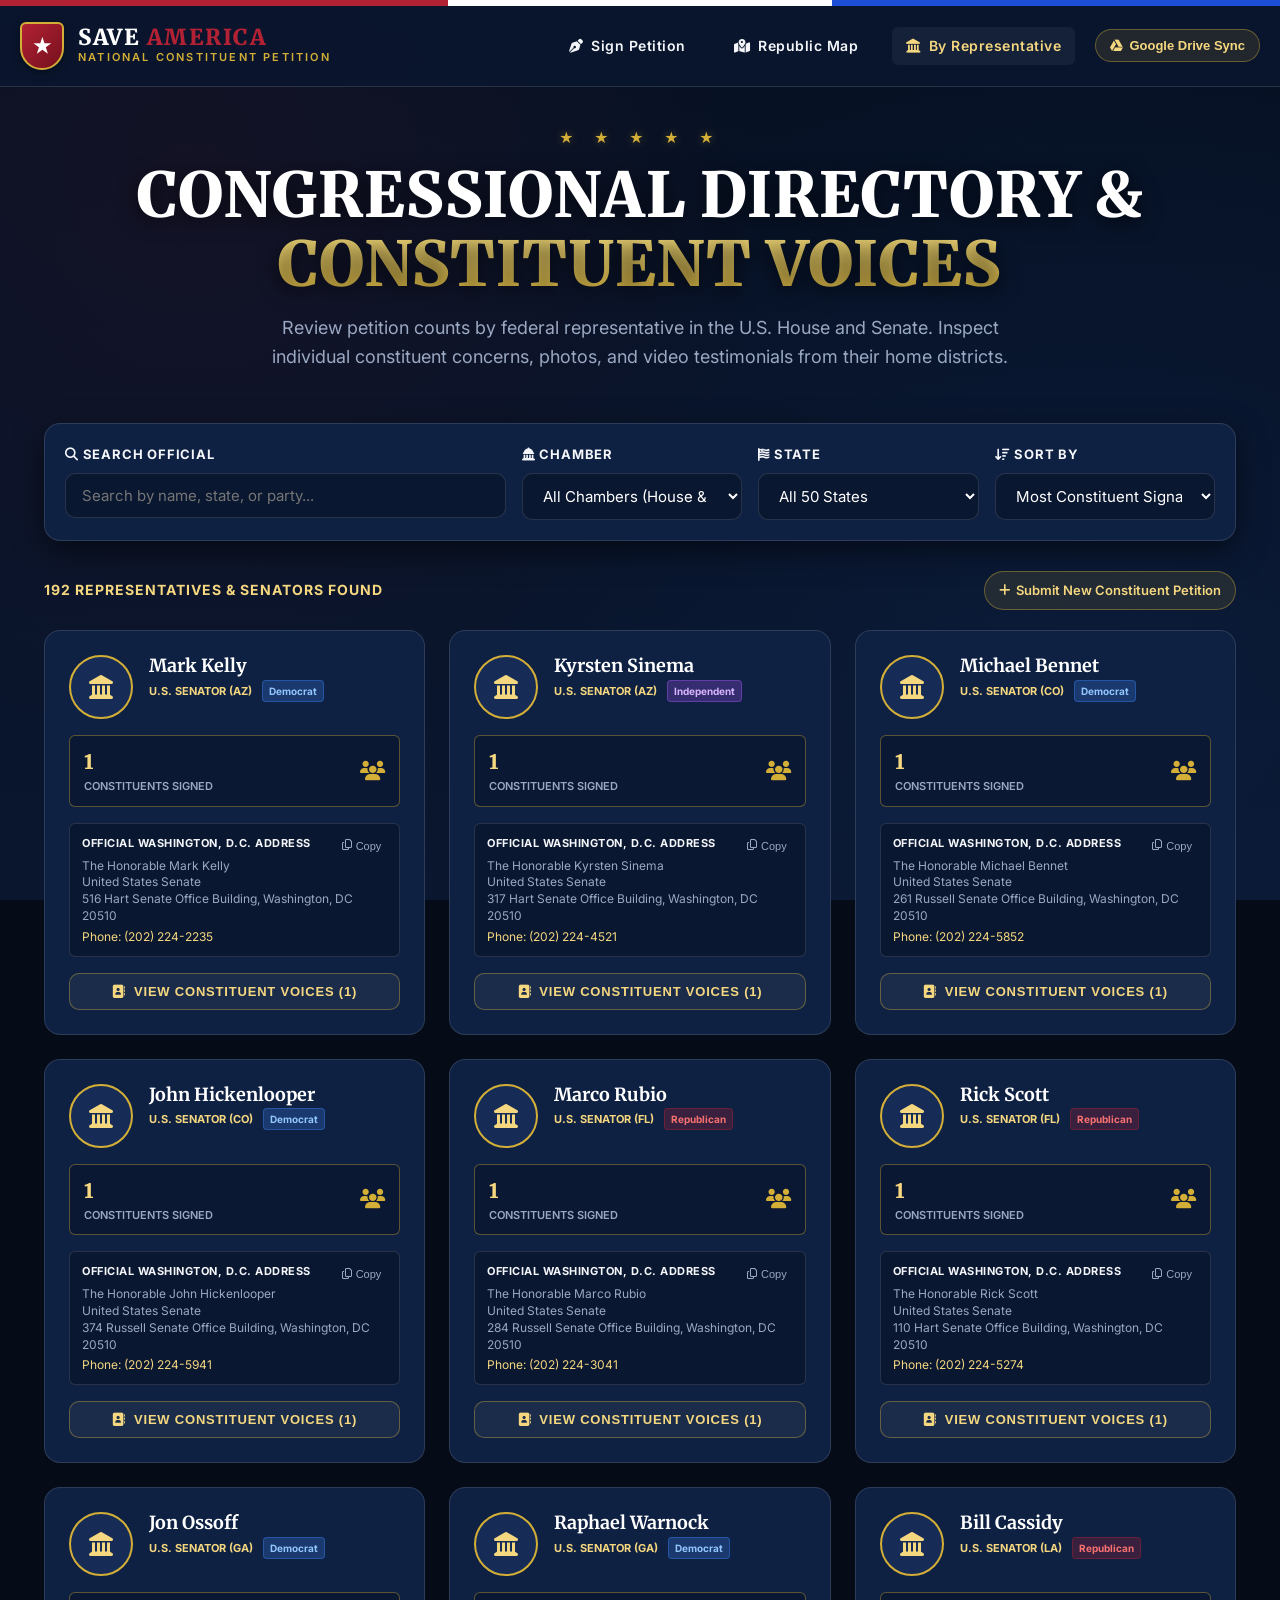
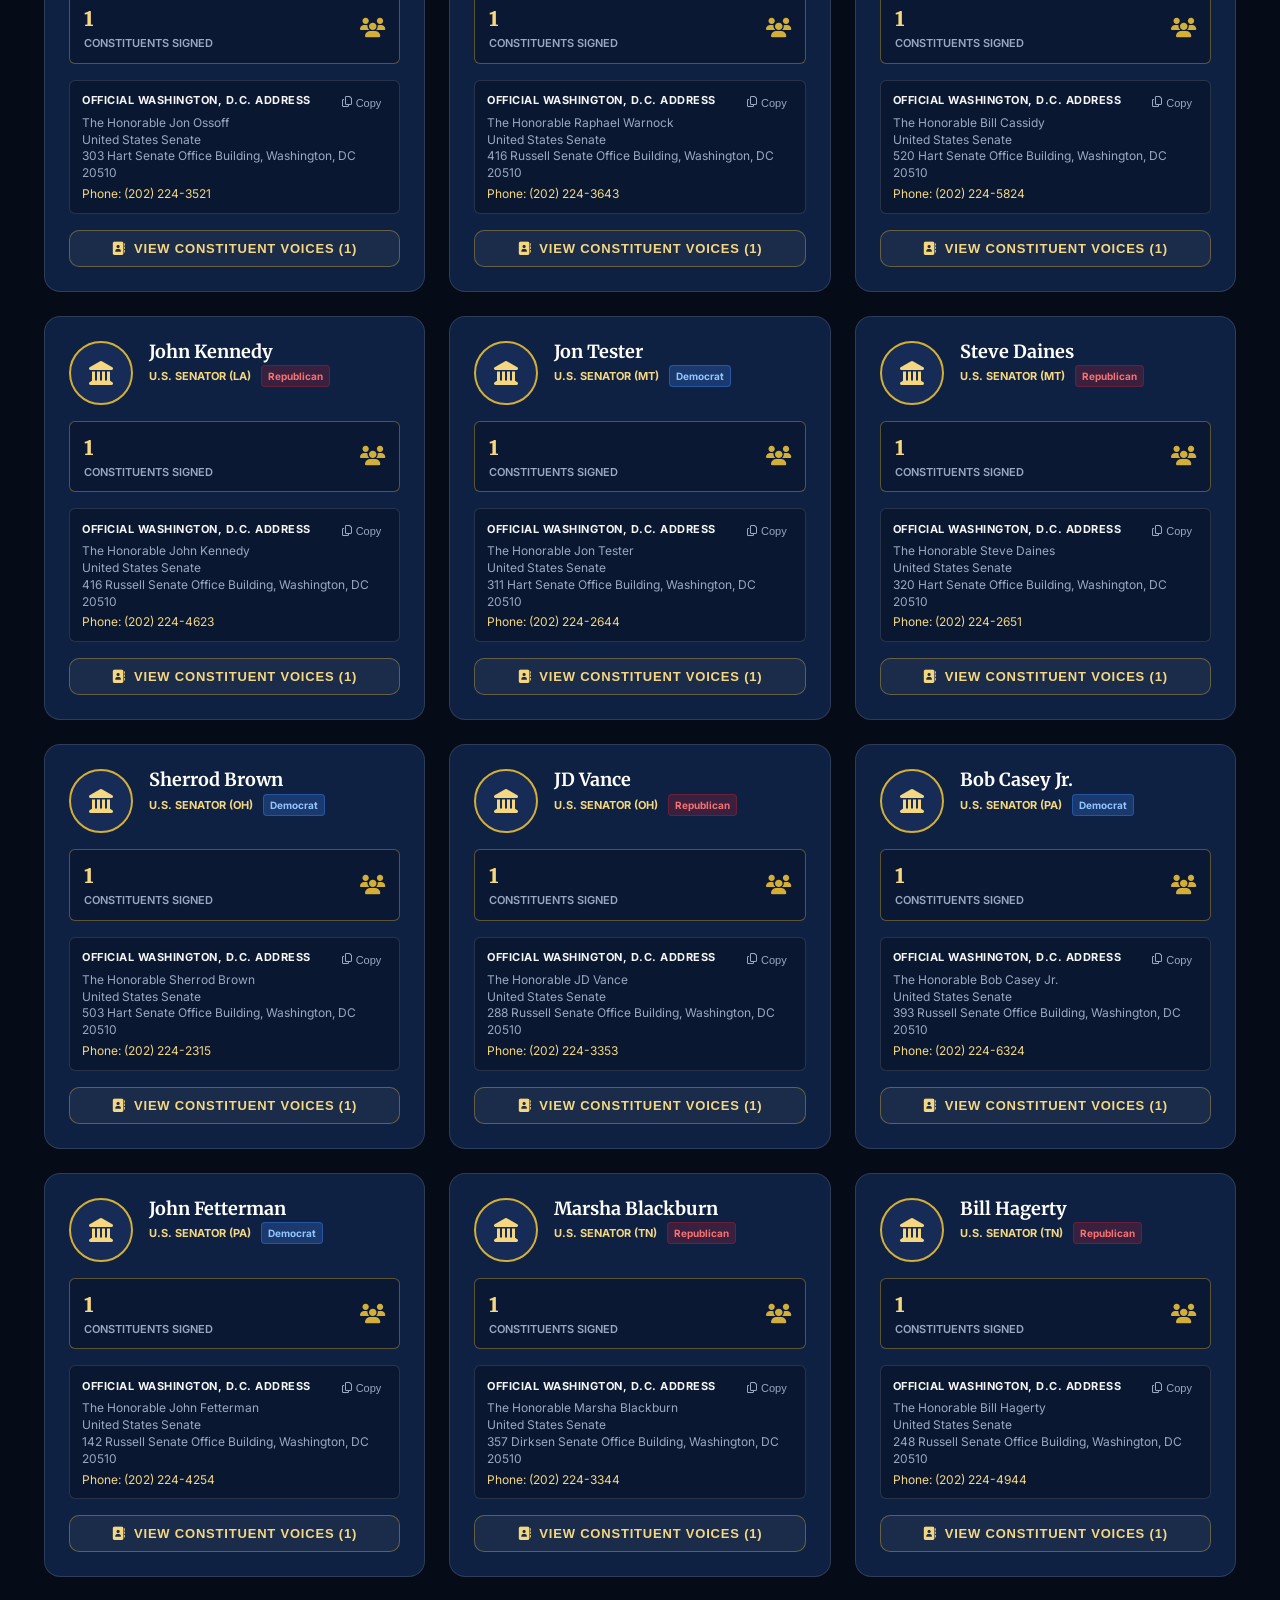
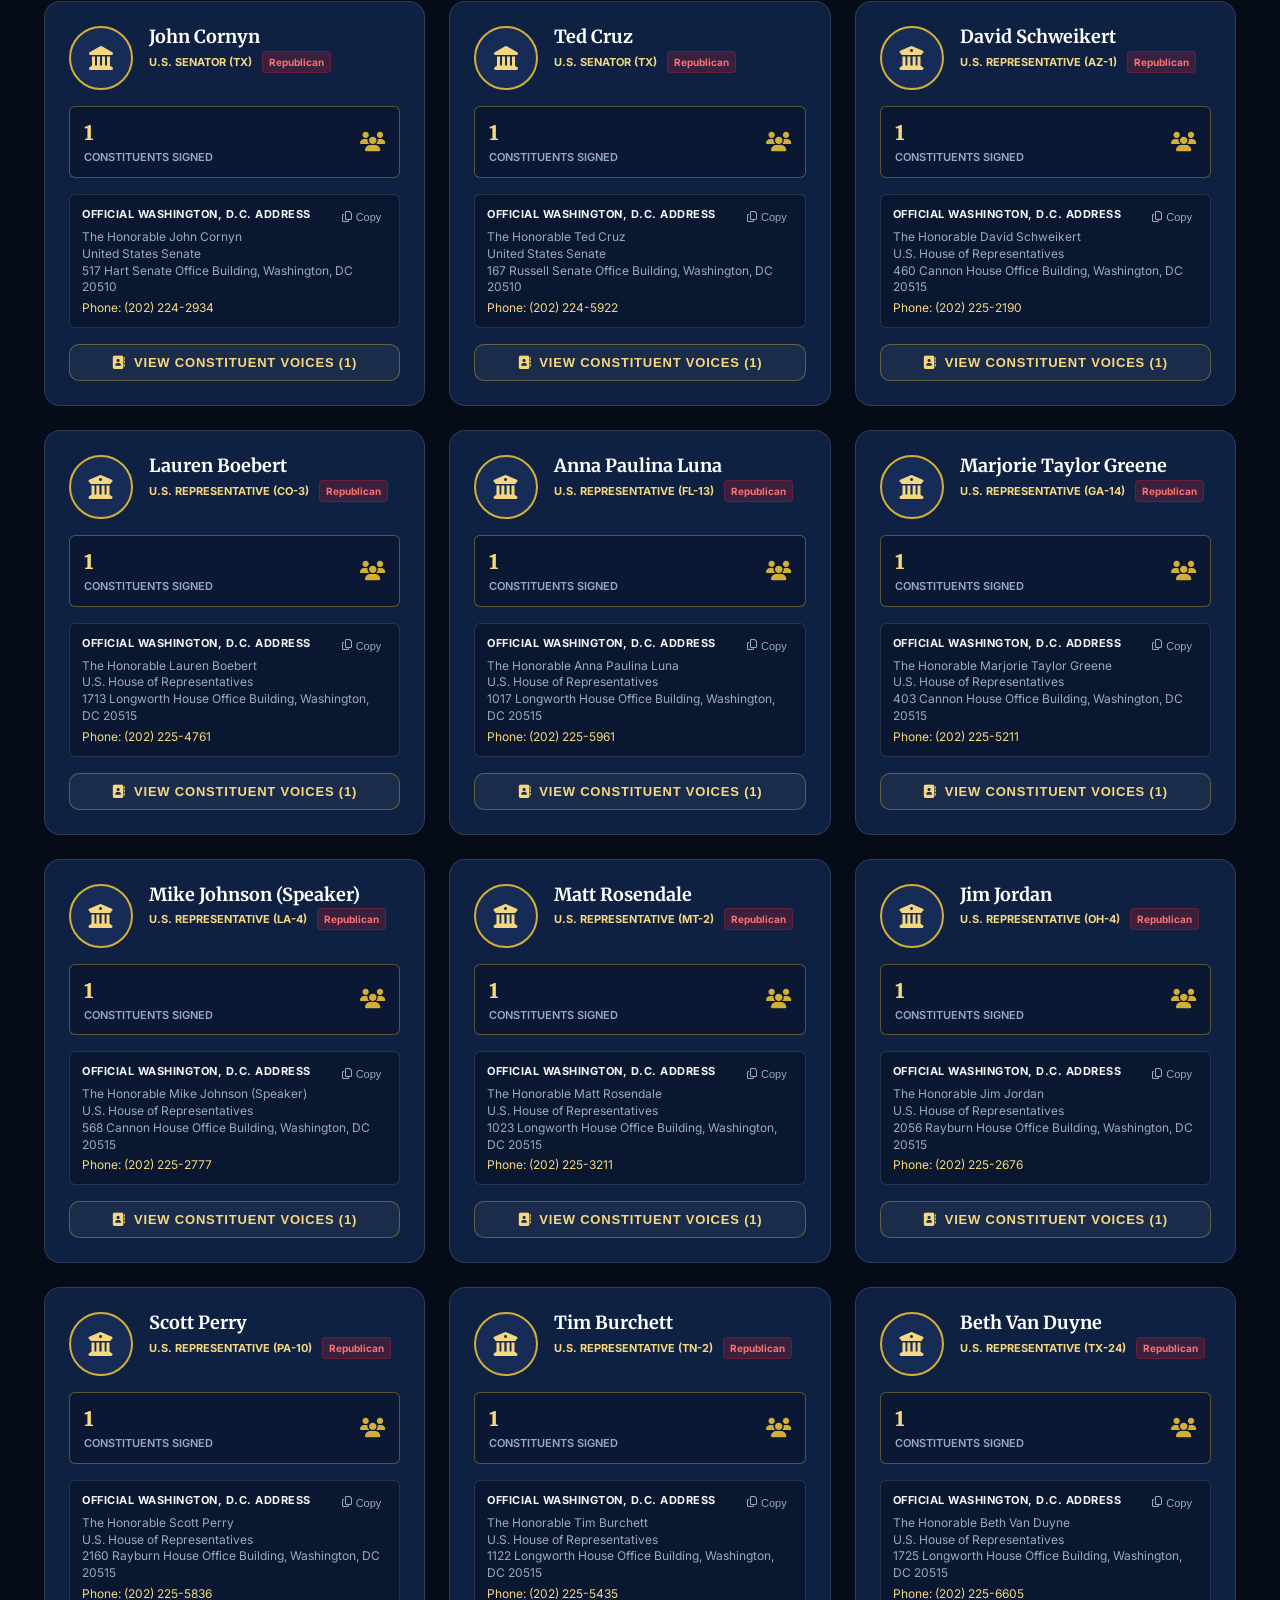
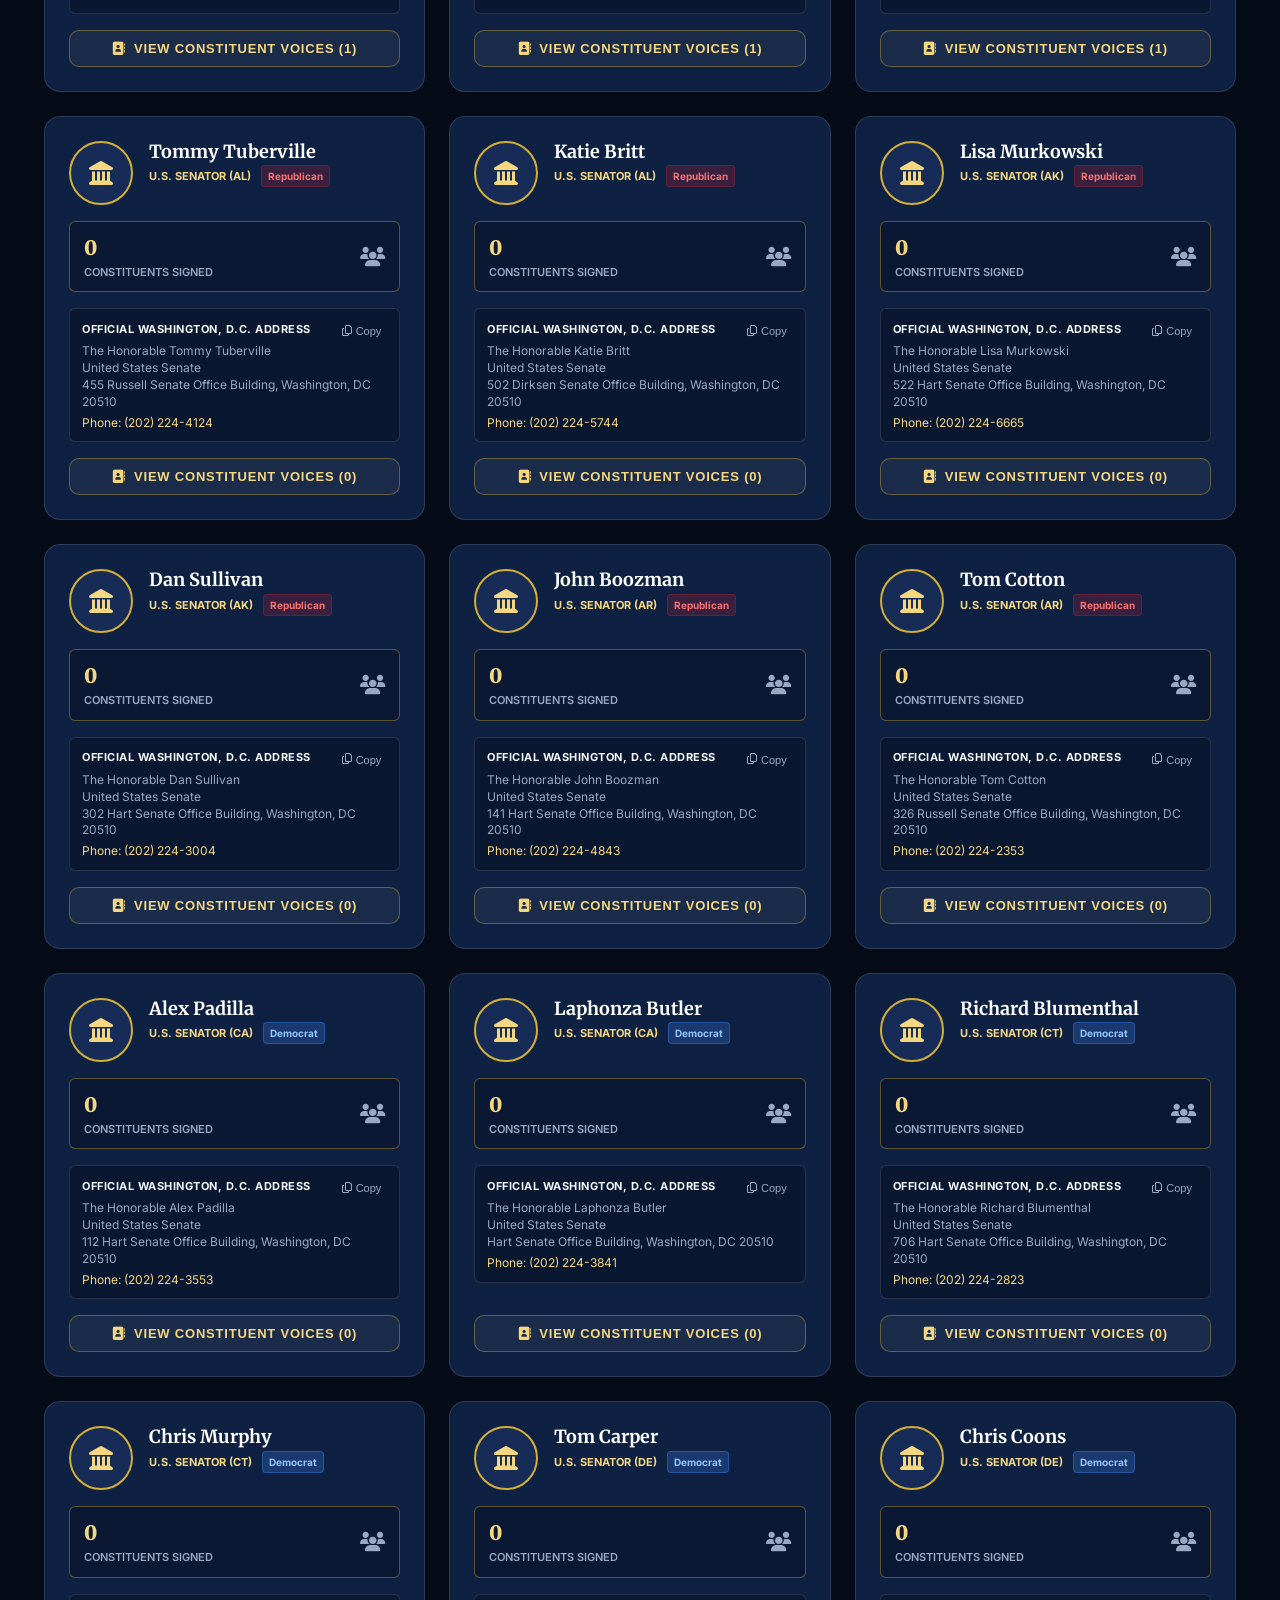
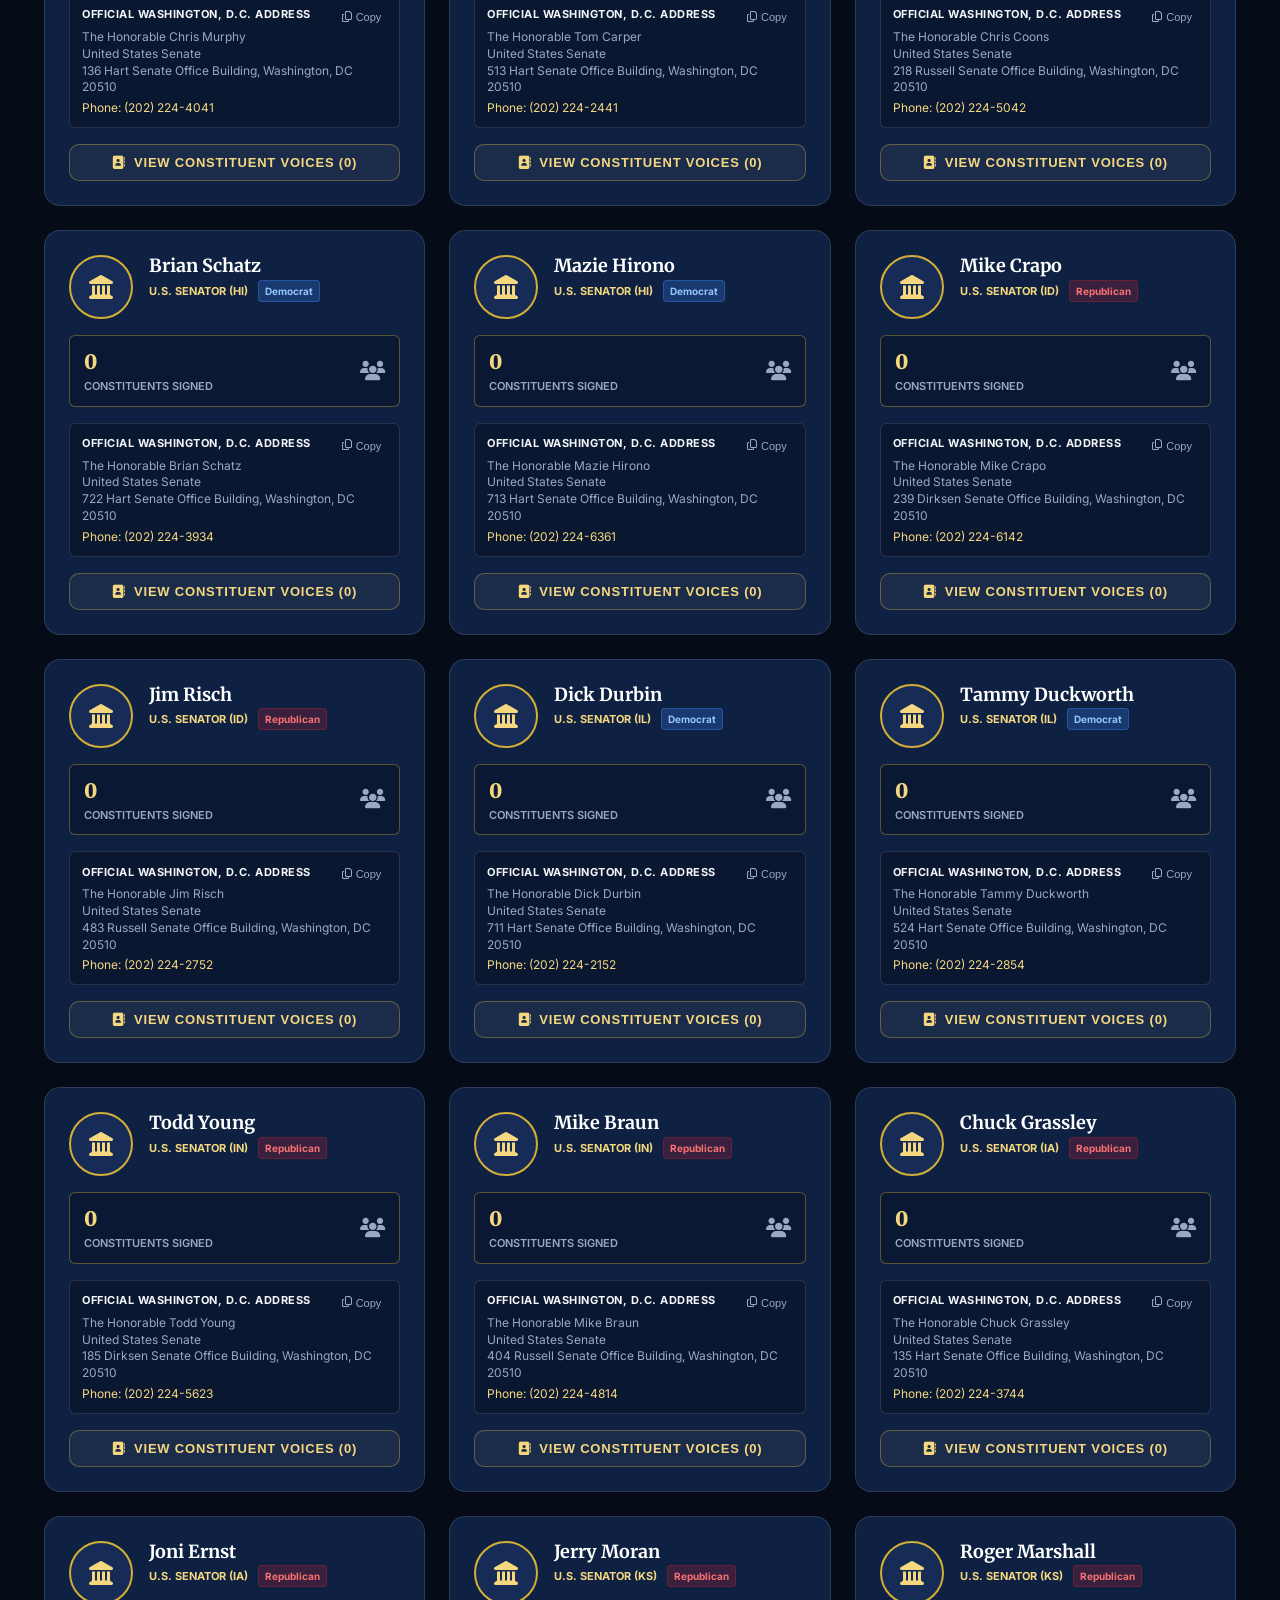
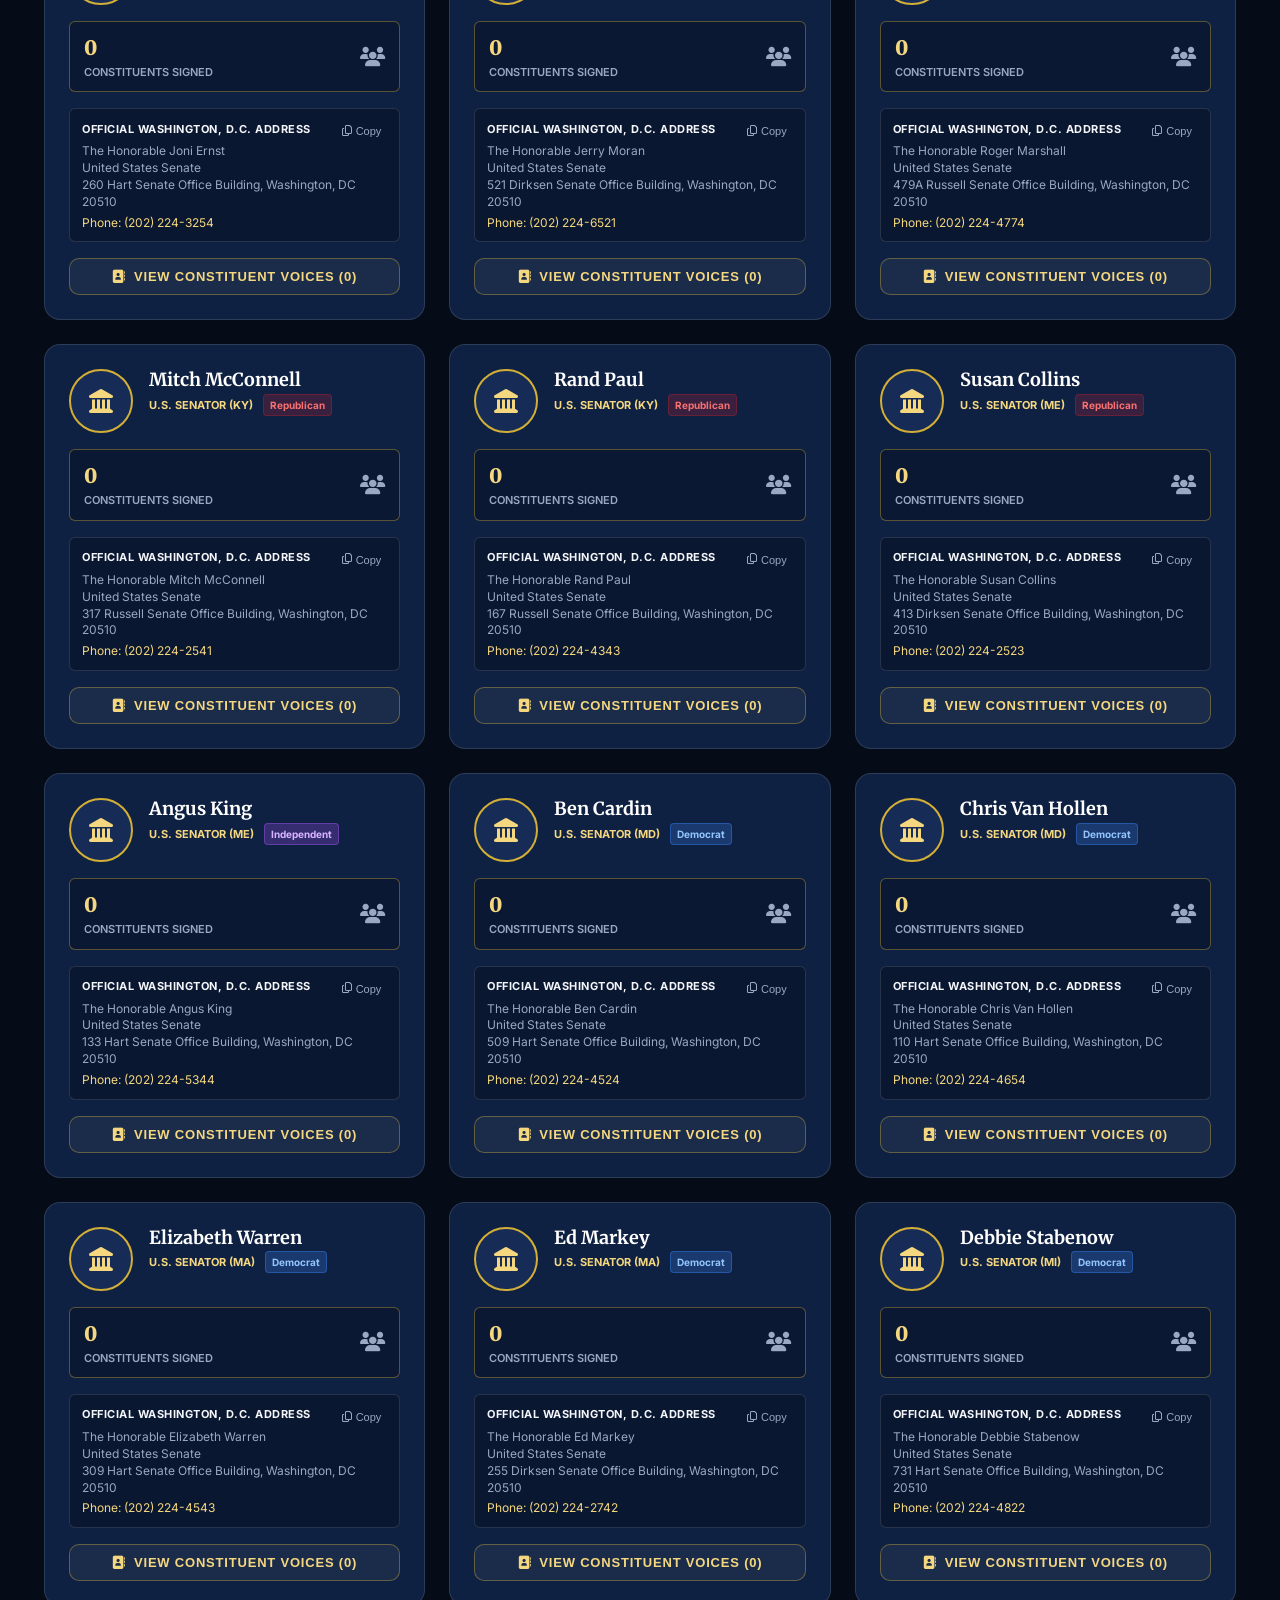
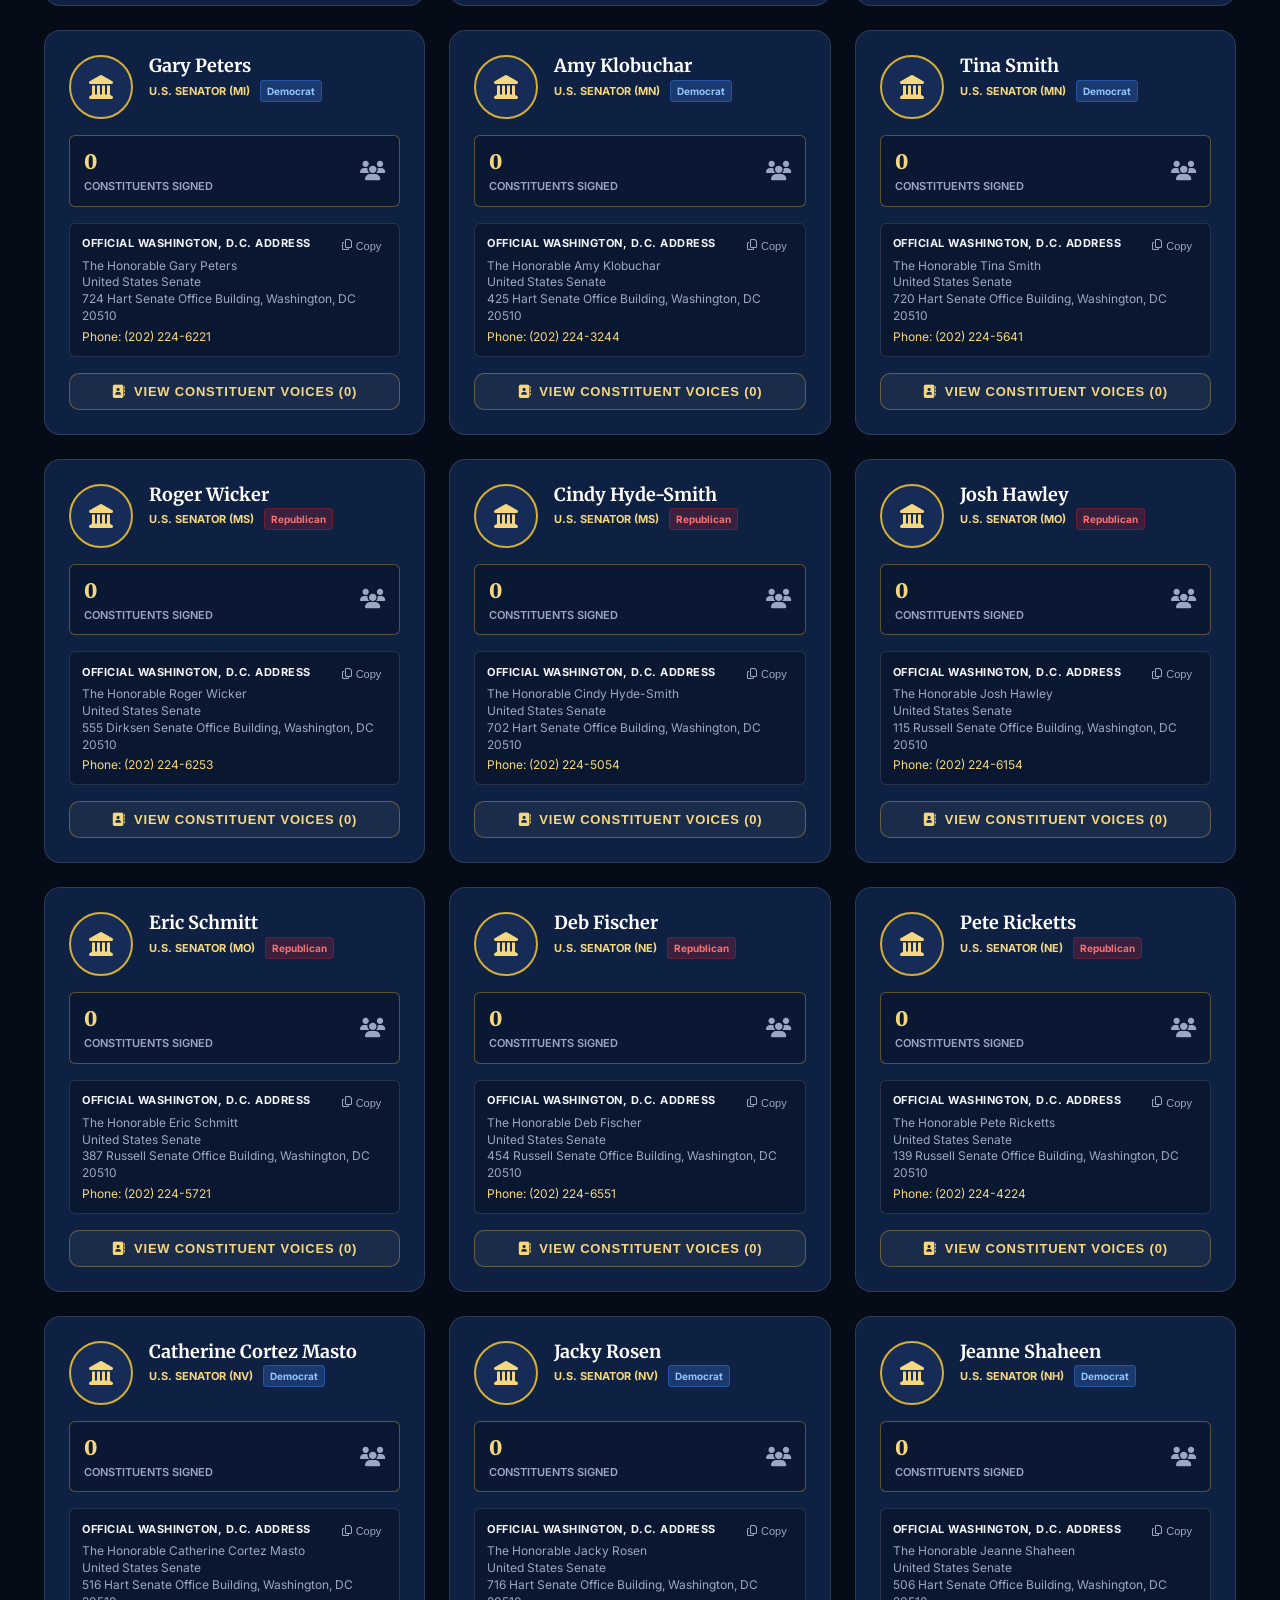
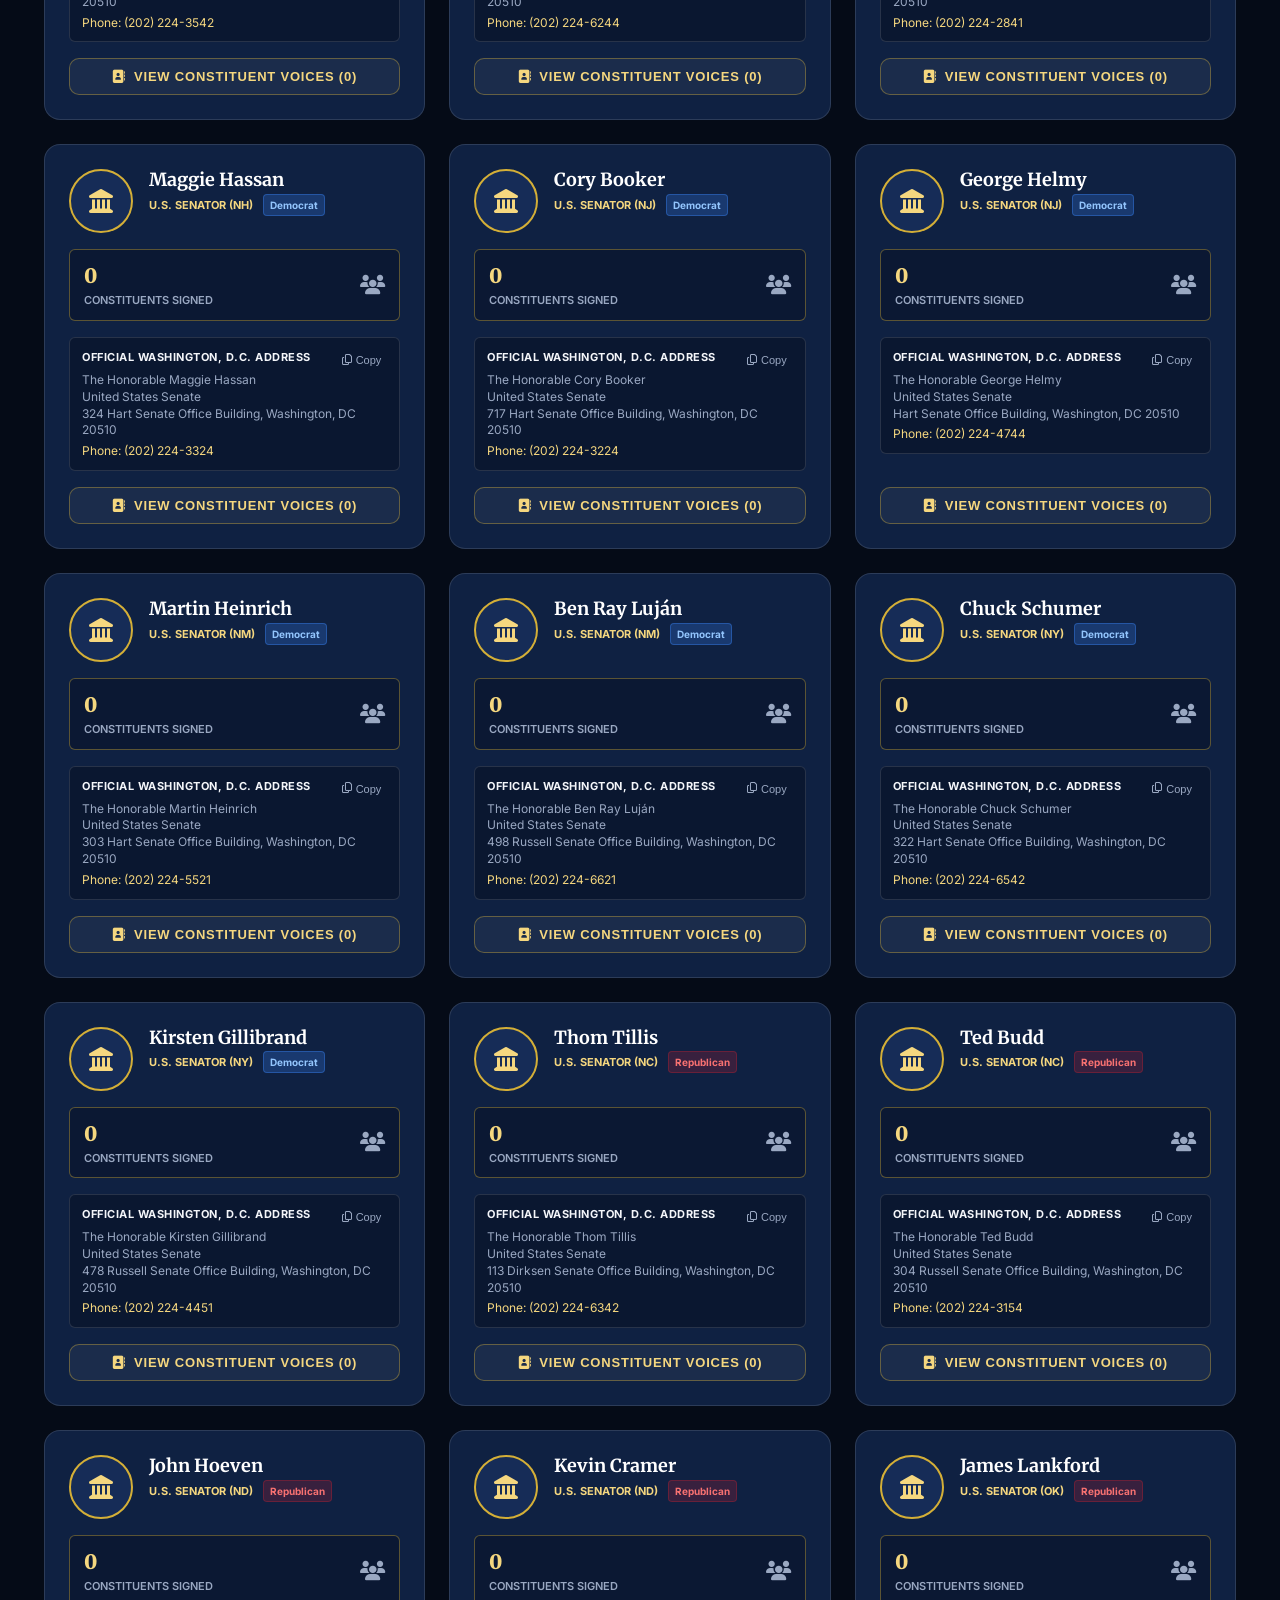
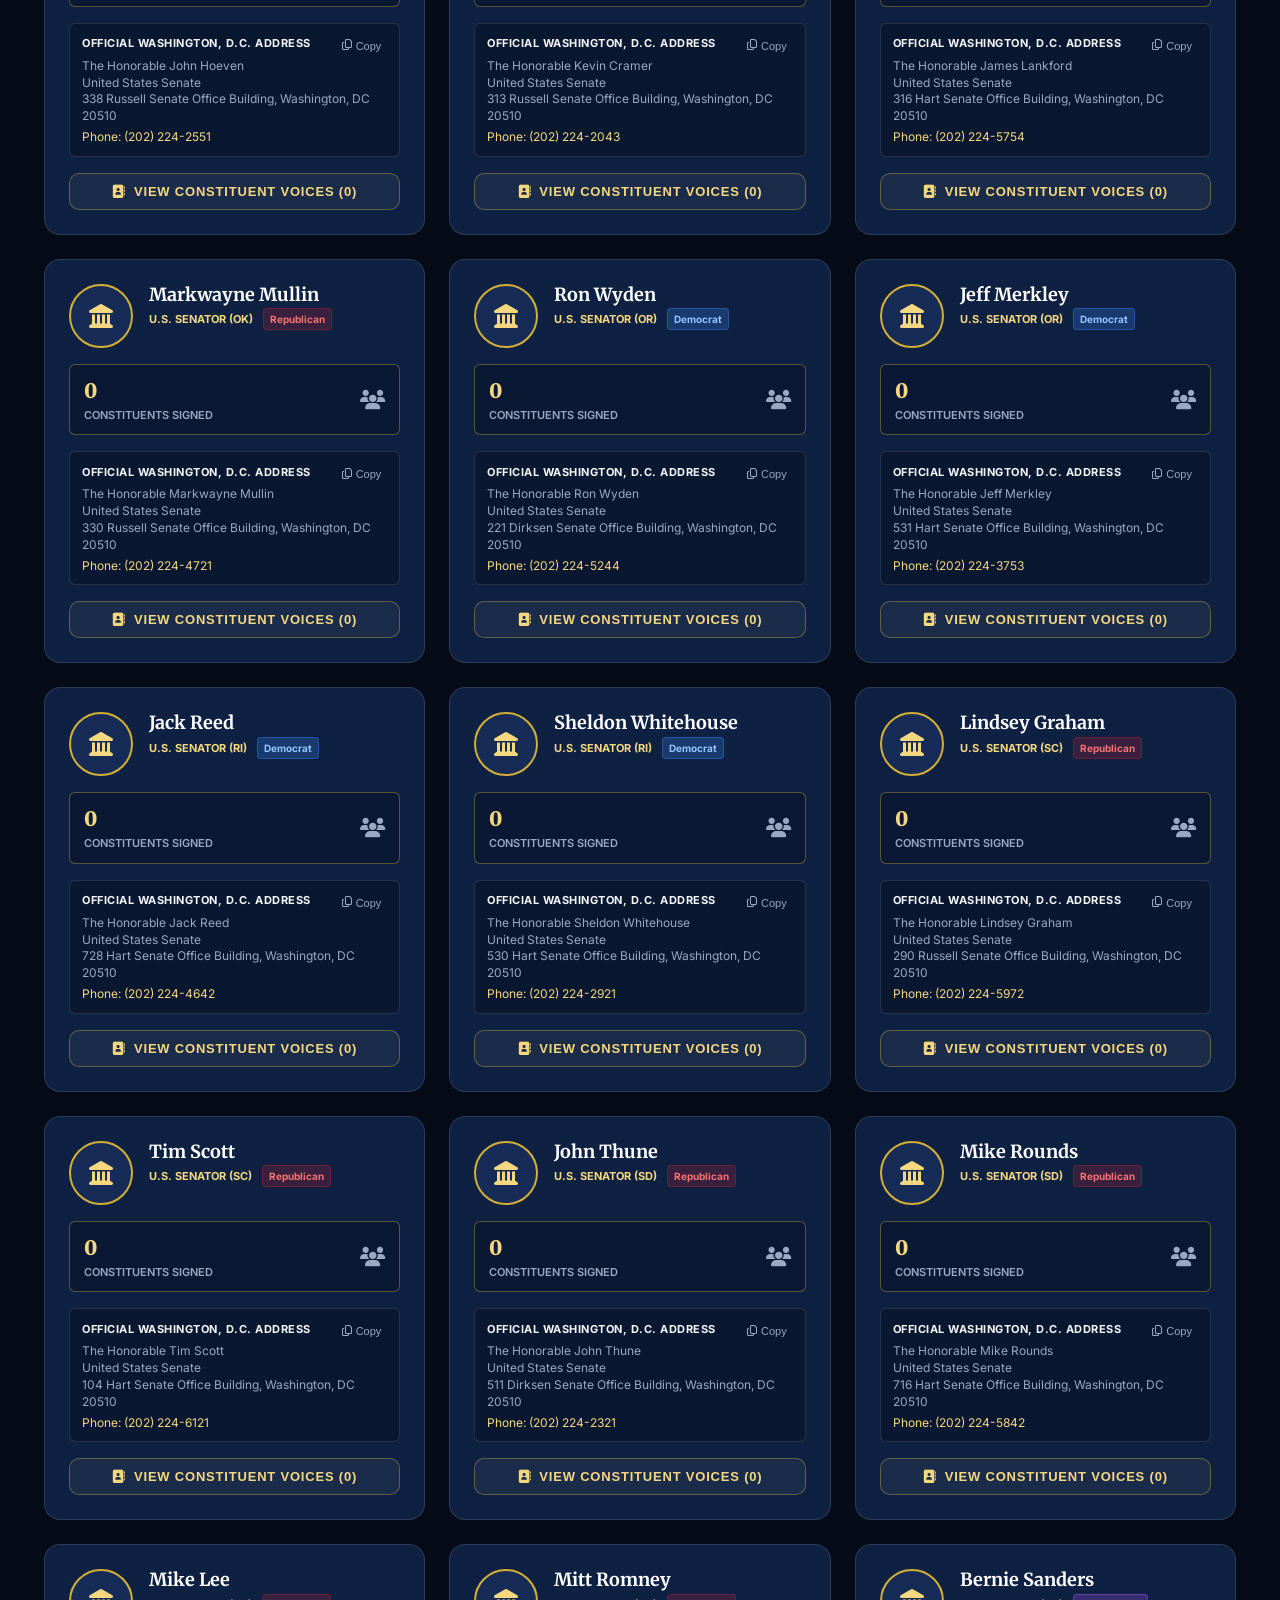
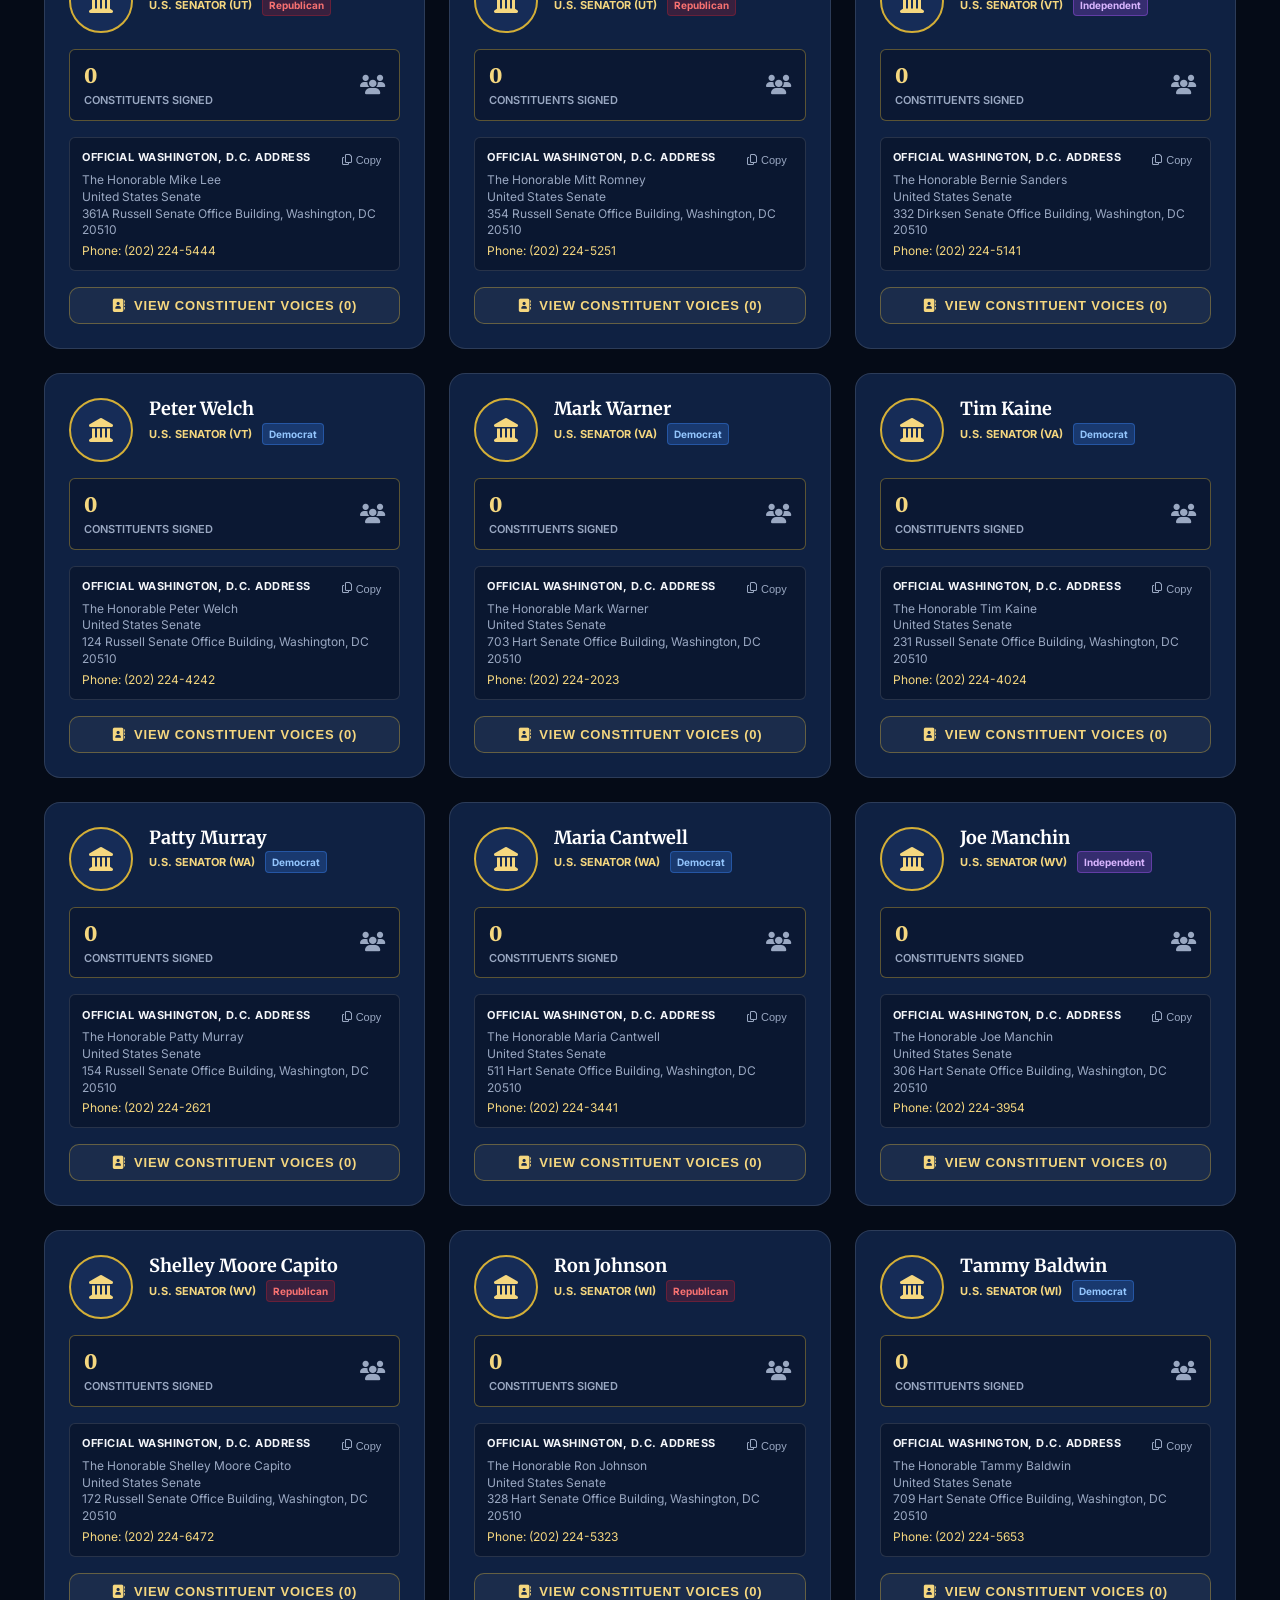
==== AG Project - SAVE/representatives.html @ a7875593 "Add files via upload" ====
<!DOCTYPE html>
<html lang="en">
<head>
  <meta charset="UTF-8">
  <meta name="viewport" content="width=device-width, initial-scale=1.0">
  <title>By Federal Representative — SAVE America Constituent Directory</title>
  
  <!-- Font Awesome Icons & Google Fonts -->
  <link rel="stylesheet" href="https://cdnjs.cloudflare.com/ajax/libs/font-awesome/6.5.1/css/all.min.css">
  <link rel="preconnect" href="https://fonts.googleapis.com">
  <link rel="preconnect" href="https://fonts.gstatic.com" crossorigin>
  <link href="https://fonts.googleapis.com/css2?family=Cinzel:wght@700;900&family=Inter:wght@400;500;600;700;800&family=Merriweather:ital,wght@0,400;0,700;1,400&display=swap" rel="stylesheet">
  
  <!-- Custom Styling -->
  <link rel="stylesheet" href="css/style.css">
</head>
<body>

  <!-- Patriotic Ribbon Strip -->
  <div class="top-patriotic-strip"></div>

  <!-- Header & Navigation -->
  <header class="site-header">
    <div class="container nav-inner">
      <a href="index.html" class="brand-wrapper">
        <div class="brand-shield">
          <span>★</span>
        </div>
        <div class="brand-text">
          <h1>SAVE <span>AMERICA</span></h1>
          <div class="brand-tagline">National Constituent Petition</div>
        </div>
      </a>

      <nav>
        <ul class="nav-links">
          <li><a href="index.html#signSection" class="nav-link"><i class="fa-solid fa-pen-nib"></i> Sign Petition</a></li>
          <li><a href="index.html#mapSection" class="nav-link"><i class="fa-solid fa-map-location-dot"></i> Republic Map</a></li>
          <li><a href="representatives.html" class="nav-link active"><i class="fa-solid fa-landmark"></i> By Representative</a></li>
          <li>
            <button type="button" class="btn-gdrive-sync" id="btnOpenGDriveModal">
              <i class="fa-brands fa-google-drive"></i> Google Drive Sync
            </button>
          </li>
        </ul>
      </nav>
    </div>
  </header>

  <!-- Directory Hero -->
  <section class="rep-directory-hero">
    <div class="container">
      <div class="stars-accent">★ ★ ★ ★ ★</div>
      <h2 class="hero-title">
        CONGRESSIONAL DIRECTORY &<br>
        <span class="highlight-gold">CONSTITUENT VOICES</span>
      </h2>
      <p class="hero-subtitle">
        Review petition counts by federal representative in the U.S. House and Senate. 
        Inspect individual constituent concerns, photos, and video testimonials from their home districts.
      </p>
    </div>
  </section>

  <!-- Filter & Search Section -->
  <main class="container">
    <div class="directory-filter-bar">
      <!-- Search Input -->
      <div>
        <label class="form-label" for="searchRepInput"><i class="fa-solid fa-magnifying-glass"></i> Search Official</label>
        <input type="text" id="searchRepInput" class="form-control" placeholder="Search by name, state, or party...">
      </div>

      <!-- Chamber Filter -->
      <div>
        <label class="form-label" for="filterChamber"><i class="fa-solid fa-landmark-dome"></i> Chamber</label>
        <select id="filterChamber" class="form-control">
          <option value="all">All Chambers (House & Senate)</option>
          <option value="Senate">U.S. Senate (100)</option>
          <option value="House">U.S. House of Representatives</option>
        </select>
      </div>

      <!-- State Filter -->
      <div>
        <label class="form-label" for="filterState"><i class="fa-solid fa-flag-usa"></i> State</label>
        <select id="filterState" class="form-control">
          <option value="all">All 50 States</option>
          <!-- Options populated via js/reps-page.js -->
        </select>
      </div>

      <!-- Sort By -->
      <div>
        <label class="form-label" for="filterSort"><i class="fa-solid fa-arrow-down-wide-short"></i> Sort By</label>
        <select id="filterSort" class="form-control">
          <option value="most-signatures">Most Constituent Signatures</option>
          <option value="name-asc">Official Name (A–Z)</option>
          <option value="state-asc">State (A–Z)</option>
        </select>
      </div>
    </div>

    <!-- Active Count Header -->
    <div style="display:flex; justify-content:space-between; align-items:center; margin-bottom: 20px;">
      <div id="matchingRepsCount" style="font-size: 14px; font-weight: 700; color: var(--gold-light); text-transform: uppercase; letter-spacing: 1px;">
        Loading Representatives...
      </div>
      <a href="index.html#signSection" class="btn-gdrive-sync" style="text-decoration:none;">
        <i class="fa-solid fa-plus"></i> Submit New Constituent Petition
      </a>
    </div>

    <!-- Grid of Representatives -->
    <div class="rep-grid-container" id="repGridContainer">
      <!-- Populated via js/reps-page.js -->
    </div>
  </main>

  <!-- Constituent Petitions Drawer / Modal -->
  <div class="modal-overlay" id="constituentDrawerModal">
    <div class="modal-card" style="max-width: 820px;">
      <div class="modal-header">
        <h4 class="modal-title" id="drawerModalTitle">
          <i class="fa-solid fa-users"></i> Constituent Petitions
        </h4>
        <button type="button" class="btn-modal-close" onclick="closeConstituentDrawer()">&times;</button>
      </div>
      <div class="modal-body">
        <div class="constituent-petitions-list" id="constituentPetitionsList">
          <!-- Populated by js/reps-page.js -->
        </div>
      </div>
    </div>
  </div>

  <!-- Reps Video Player Modal -->
  <div class="modal-overlay" id="repsVideoPlayerModal">
    <div class="modal-card">
      <div class="modal-header">
        <h4 class="modal-title" id="repsVideoModalTitle"><i class="fa-solid fa-video"></i> Constituent Video</h4>
        <button type="button" class="btn-modal-close" onclick="closeRepsVideoPlayerModal()">&times;</button>
      </div>
      <div class="modal-body" style="text-align: center; padding: 20px; background: #000;">
        <video id="repsModalVideoPlayer" controls style="width: 100%; max-height: 480px; border-radius: 8px;"></video>
      </div>
    </div>
  </div>

  <!-- Google Drive & Database Configuration Modal -->
  <div class="modal-overlay" id="gdriveConfigModal">
    <div class="modal-card" style="max-width: 640px;">
      <div class="modal-header">
        <h4 class="modal-title"><i class="fa-brands fa-google-drive"></i> Google Drive & Sheets Integration</h4>
        <button type="button" class="btn-modal-close" onclick="closeGDriveModal()">&times;</button>
      </div>
      <div class="modal-body">
        <div id="gdriveConnectionStatus" style="margin-bottom: 16px;"></div>

        <div class="form-group">
          <label class="form-label" for="inputGDriveScriptUrl">Google Apps Script Web App URL</label>
          <input type="url" id="inputGDriveScriptUrl" class="form-control" placeholder="https://script.google.com/macros/s/AKfycb.../exec">
          <p style="font-size: 11px; color: var(--text-muted); margin-top: 6px;">
            Enter your deployed Google Apps Script Web App URL to load all live constituent submissions directly from Google Sheets!
          </p>
        </div>

        <div style="display:flex; gap: 10px;">
          <button type="button" class="btn-submit-petition" style="margin-top:0; font-size:14px; padding:10px 18px;" onclick="saveGDriveSettings()">
            <i class="fa-solid fa-floppy-disk"></i> Save & Reload
          </button>
        </div>
      </div>
    </div>
  </div>

  <!-- Footer -->
  <footer class="site-footer">
    <div class="container">
      <div class="footer-stars">★ ★ ★ ★ ★</div>
      <p class="footer-quote">
        "The ultimate rulers of our democracy are not a President and senators and congressmen and government officials, but the voters of this country."
      </p>
      <p class="footer-copyright">
        SAVE America Constituent Petition Initiative • Empowering Citizens Under Article I of the U.S. Constitution
      </p>
    </div>
  </footer>

  <!-- Scripts -->
  <script src="js/config.js"></script>
  <script src="js/data-representatives.js"></script>
  <script src="js/data-zipcodes.js"></script>
  <script src="js/gdrive-client.js"></script>
  <script src="js/reps-page.js"></script>
</body>
</html>
---- AG Project - SAVE/css/style.css ----
/**
 * SAVE AMERICA PETITION PLATFORM
 * Patriotic American Theme & Responsive Design System
 */

:root {
  --navy-darkest: #050b17;
  --navy-dark: #0a1730;
  --navy-card: #0f2142;
  --navy-light: #162c57;
  --crimson-primary: #b22234;
  --crimson-hover: #d22b40;
  --crimson-light: rgba(178, 34, 52, 0.15);
  --white: #ffffff;
  --off-white: #f4f6fa;
  --text-muted: #9aa8c2;
  --gold-primary: #d4af37;
  --gold-light: #f5d77f;
  --gold-glow: rgba(212, 175, 55, 0.35);
  --border-subtle: rgba(255, 255, 255, 0.12);
  --border-gold: rgba(212, 175, 55, 0.4);
  --shadow-lg: 0 10px 30px rgba(0, 0, 0, 0.5);
  --shadow-gold: 0 0 20px rgba(212, 175, 55, 0.25);
  --radius-sm: 6px;
  --radius-md: 10px;
  --radius-lg: 16px;
  --font-serif: "Merriweather", "Cinzel", "Georgia", serif;
  --font-sans: "Inter", -apple-system, BlinkMacSystemFont, "Segoe UI", Roboto, sans-serif;
}

* {
  box-sizing: border-box;
  margin: 0;
  padding: 0;
}

body {
  background-color: var(--navy-darkest);
  color: var(--white);
  font-family: var(--font-sans);
  line-height: 1.6;
  min-height: 100vh;
  position: relative;
  overflow-x: hidden;
}

/* Subtle background stars & stripes atmospheric texture */
body::before {
  content: "";
  position: fixed;
  top: 0;
  left: 0;
  width: 100%;
  height: 100%;
  background: 
    radial-gradient(circle at 15% 20%, rgba(178, 34, 52, 0.08) 0%, transparent 45%),
    radial-gradient(circle at 85% 75%, rgba(26, 68, 145, 0.12) 0%, transparent 50%),
    linear-gradient(180deg, rgba(6, 17, 36, 0.96) 0%, rgba(10, 23, 48, 0.98) 100%);
  pointer-events: none;
  z-index: -1;
}

/* Containers */
.container {
  width: 100%;
  max-width: 1240px;
  margin: 0 auto;
  padding: 0 24px;
}

/* Patriotic Top Ribbon Header */
.top-patriotic-strip {
  height: 6px;
  width: 100%;
  background: linear-gradient(90deg, 
    var(--crimson-primary) 0%, 
    var(--crimson-primary) 35%, 
    var(--white) 35%, 
    var(--white) 65%, 
    #1d4ed8 65%, 
    #1d4ed8 100%
  );
}

.site-header {
  background: rgba(10, 23, 48, 0.85);
  backdrop-filter: blur(12px);
  -webkit-backdrop-filter: blur(12px);
  border-bottom: 1px solid var(--border-subtle);
  position: sticky;
  top: 0;
  z-index: 1000;
}

.nav-inner {
  display: flex;
  align-items: center;
  justify-content: space-between;
  padding: 16px 0;
}

.brand-wrapper {
  display: flex;
  align-items: center;
  gap: 14px;
  text-decoration: none;
}

.brand-shield {
  width: 44px;
  height: 48px;
  background: linear-gradient(135deg, var(--crimson-primary) 0%, #750f1d 100%);
  border: 2px solid var(--gold-primary);
  border-radius: 6px 6px 22px 22px;
  display: flex;
  align-items: center;
  justify-content: center;
  box-shadow: 0 2px 10px rgba(0,0,0,0.4);
}

.brand-shield span {
  color: var(--white);
  font-size: 20px;
  font-weight: 900;
  font-family: var(--font-serif);
}

.brand-text h1 {
  font-family: var(--font-serif);
  font-size: 22px;
  font-weight: 900;
  letter-spacing: 1.5px;
  color: var(--white);
  line-height: 1.1;
  text-transform: uppercase;
}

.brand-text h1 span {
  color: var(--crimson-primary);
}

.brand-text .brand-tagline {
  font-size: 11px;
  letter-spacing: 2.2px;
  text-transform: uppercase;
  color: var(--gold-primary);
  font-weight: 600;
}

.nav-links {
  display: flex;
  align-items: center;
  gap: 20px;
  list-style: none;
}

.nav-link {
  color: var(--off-white);
  text-decoration: none;
  font-size: 14px;
  font-weight: 600;
  letter-spacing: 0.5px;
  padding: 8px 14px;
  border-radius: var(--radius-sm);
  transition: all 0.2s ease;
  display: flex;
  align-items: center;
  gap: 8px;
}

.nav-link:hover, .nav-link.active {
  color: var(--gold-light);
  background: rgba(255, 255, 255, 0.05);
}

.btn-gdrive-sync {
  background: rgba(212, 175, 55, 0.12);
  border: 1px solid var(--border-gold);
  color: var(--gold-light);
  font-size: 13px;
  font-weight: 600;
  padding: 8px 14px;
  border-radius: 20px;
  cursor: pointer;
  display: inline-flex;
  align-items: center;
  gap: 6px;
  transition: all 0.25s ease;
}

.btn-gdrive-sync:hover {
  background: var(--gold-primary);
  color: var(--navy-darkest);
  box-shadow: var(--shadow-gold);
}

/* Hero Section */
.hero-section {
  padding: 48px 0 36px 0;
  text-align: center;
  position: relative;
}

.stars-accent {
  color: var(--gold-primary);
  font-size: 14px;
  letter-spacing: 8px;
  margin-bottom: 12px;
  text-shadow: 0 0 10px var(--gold-glow);
}

.hero-title {
  font-family: var(--font-serif);
  font-size: clamp(34px, 5.5vw, 62px);
  font-weight: 900;
  letter-spacing: 1px;
  text-transform: uppercase;
  line-height: 1.1;
  margin-bottom: 16px;
  color: var(--white);
  text-shadow: 0 4px 20px rgba(0, 0, 0, 0.7);
}

.hero-title .highlight-red {
  color: #e63946;
  text-shadow: 0 0 25px rgba(230, 57, 70, 0.4);
}

.hero-title .highlight-gold {
  color: var(--gold-primary);
  background: linear-gradient(180deg, #fce588 0%, var(--gold-primary) 100%);
  -webkit-background-clip: text;
  -webkit-text-fill-color: transparent;
}

.hero-subtitle {
  font-size: 18px;
  max-width: 780px;
  margin: 0 auto 32px auto;
  color: var(--text-muted);
  font-weight: 400;
}

/* National Voice Counter Bar */
.counter-box-wrapper {
  max-width: 820px;
  margin: 0 auto;
  background: linear-gradient(135deg, rgba(15, 33, 66, 0.95), rgba(10, 23, 48, 0.95));
  border: 1px solid var(--border-gold);
  border-radius: var(--radius-lg);
  padding: 24px 32px;
  box-shadow: var(--shadow-lg), var(--shadow-gold);
  display: flex;
  align-items: center;
  justify-content: space-around;
  flex-wrap: wrap;
  gap: 20px;
}

.counter-item {
  text-align: center;
  flex: 1;
  min-width: 180px;
}

.counter-number {
  font-family: var(--font-serif);
  font-size: 42px;
  font-weight: 900;
  color: var(--gold-light);
  line-height: 1.1;
  letter-spacing: 1px;
}

.counter-label {
  font-size: 12px;
  text-transform: uppercase;
  letter-spacing: 1.8px;
  color: var(--text-muted);
  font-weight: 600;
  margin-top: 4px;
}

.counter-divider {
  width: 1px;
  height: 50px;
  background: var(--border-subtle);
}

/* Two Column Main Section: Form & Map */
.main-grid {
  display: grid;
  grid-template-columns: 1fr 1fr;
  gap: 36px;
  margin-top: 40px;
  margin-bottom: 60px;
}

@media (max-width: 1024px) {
  .main-grid {
    grid-template-columns: 1fr;
  }
}

/* Patriotic Card Frame */
.patriotic-card {
  background: var(--navy-card);
  border: 1px solid var(--border-subtle);
  border-radius: var(--radius-lg);
  padding: 32px;
  box-shadow: var(--shadow-lg);
  position: relative;
  overflow: hidden;
}

.patriotic-card::after {
  content: "";
  position: absolute;
  top: 0;
  left: 0;
  width: 100%;
  height: 4px;
  background: linear-gradient(90deg, var(--crimson-primary), var(--gold-primary), #2563eb);
}

.card-header-block {
  margin-bottom: 24px;
}

.card-badge {
  display: inline-flex;
  align-items: center;
  gap: 6px;
  background: rgba(212, 175, 55, 0.15);
  border: 1px solid var(--border-gold);
  color: var(--gold-light);
  font-size: 11px;
  font-weight: 700;
  letter-spacing: 1.2px;
  text-transform: uppercase;
  padding: 4px 10px;
  border-radius: 12px;
  margin-bottom: 10px;
}

.card-title {
  font-family: var(--font-serif);
  font-size: 24px;
  color: var(--white);
  font-weight: 700;
  letter-spacing: 0.5px;
}

.card-subtitle {
  font-size: 14px;
  color: var(--text-muted);
  margin-top: 4px;
}

/* Form Styles */
.form-group {
  margin-bottom: 20px;
}

.form-label {
  display: block;
  font-size: 13px;
  font-weight: 700;
  text-transform: uppercase;
  letter-spacing: 0.8px;
  color: var(--off-white);
  margin-bottom: 8px;
}

.form-label .required {
  color: var(--crimson-hover);
  margin-left: 2px;
}

.form-control {
  width: 100%;
  background: var(--navy-dark);
  border: 1px solid var(--border-subtle);
  border-radius: var(--radius-md);
  color: var(--white);
  padding: 12px 16px;
  font-size: 15px;
  font-family: var(--font-sans);
  transition: all 0.25s ease;
}

.form-control:focus {
  outline: none;
  border-color: var(--gold-primary);
  box-shadow: 0 0 0 3px var(--gold-glow);
  background: rgba(10, 23, 48, 0.95);
}

.form-row-2 {
  display: grid;
  grid-template-columns: 1fr 1fr;
  gap: 16px;
}

@media (max-width: 580px) {
  .form-row-2 {
    grid-template-columns: 1fr;
  }
}

/* Representation Live Preview Card */
.representation-live-box {
  background: linear-gradient(145deg, rgba(16, 38, 76, 0.8), rgba(9, 21, 44, 0.9));
  border: 1px solid var(--border-gold);
  border-radius: var(--radius-md);
  padding: 16px;
  margin-top: 10px;
  animation: fadeIn 0.3s ease;
}

.rep-box-header {
  display: flex;
  justify-content: space-between;
  align-items: center;
  border-bottom: 1px solid var(--border-subtle);
  padding-bottom: 8px;
  margin-bottom: 12px;
}

.rep-box-title {
  font-size: 12px;
  font-weight: 700;
  text-transform: uppercase;
  letter-spacing: 1px;
  color: var(--gold-light);
  display: flex;
  align-items: center;
  gap: 6px;
}

.rep-location-pill {
  font-size: 11px;
  color: var(--text-muted);
  background: rgba(255, 255, 255, 0.08);
  padding: 2px 8px;
  border-radius: 10px;
}

.rep-items-list {
  display: flex;
  flex-direction: column;
  gap: 10px;
}

.rep-item {
  display: flex;
  align-items: flex-start;
  gap: 12px;
  background: rgba(5, 11, 23, 0.5);
  border: 1px solid rgba(255, 255, 255, 0.06);
  border-radius: var(--radius-sm);
  padding: 10px 12px;
}

.rep-item-avatar {
  width: 38px;
  height: 38px;
  border-radius: 50%;
  background: var(--navy-light);
  border: 1.5px solid var(--border-gold);
  display: flex;
  align-items: center;
  justify-content: center;
  font-size: 16px;
  flex-shrink: 0;
}

.rep-item-details {
  flex: 1;
}

.rep-item-name {
  font-weight: 700;
  font-size: 14px;
  color: var(--white);
  line-height: 1.2;
}

.rep-item-chamber {
  font-size: 11px;
  color: var(--gold-light);
  font-weight: 600;
}

.rep-item-address {
  font-size: 11px;
  color: var(--text-muted);
  margin-top: 3px;
  line-height: 1.3;
}

.btn-copy-address {
  background: transparent;
  border: none;
  color: var(--text-muted);
  font-size: 11px;
  cursor: pointer;
  padding: 2px 6px;
  margin-top: 4px;
  border-radius: 4px;
  transition: all 0.2s ease;
  display: inline-flex;
  align-items: center;
  gap: 4px;
}

.btn-copy-address:hover {
  color: var(--white);
  background: rgba(255, 255, 255, 0.1);
}

/* Pre-written Petition Options Selector */
.petition-options-grid {
  display: flex;
  flex-direction: column;
  gap: 12px;
  margin-top: 6px;
}

.petition-option-card {
  position: relative;
  background: var(--navy-dark);
  border: 1.5px solid var(--border-subtle);
  border-radius: var(--radius-md);
  padding: 14px 16px;
  cursor: pointer;
  transition: all 0.25s ease;
  display: flex;
  align-items: flex-start;
  gap: 12px;
}

.petition-option-card:hover {
  border-color: rgba(212, 175, 55, 0.6);
  background: rgba(15, 33, 66, 0.7);
  transform: translateY(-1px);
}

.petition-option-card.selected {
  border-color: var(--gold-primary);
  background: linear-gradient(145deg, rgba(212, 175, 55, 0.1), rgba(15, 33, 66, 0.9));
  box-shadow: 0 0 15px rgba(212, 175, 55, 0.2);
}

.option-radio-indicator {
  width: 20px;
  height: 20px;
  border-radius: 50%;
  border: 2px solid var(--border-subtle);
  margin-top: 3px;
  flex-shrink: 0;
  display: flex;
  align-items: center;
  justify-content: center;
  transition: all 0.2s ease;
}

.petition-option-card.selected .option-radio-indicator {
  border-color: var(--gold-primary);
  background: var(--gold-primary);
}

.petition-option-card.selected .option-radio-indicator::after {
  content: "";
  width: 8px;
  height: 8px;
  border-radius: 50%;
  background: var(--navy-darkest);
}

.option-content {
  flex: 1;
}

.option-title-row {
  display: flex;
  align-items: center;
  justify-content: space-between;
  gap: 8px;
  margin-bottom: 4px;
}

.option-title {
  font-weight: 700;
  font-size: 14px;
  color: var(--white);
}

.option-badge {
  font-size: 10px;
  font-weight: 700;
  text-transform: uppercase;
  color: var(--gold-light);
  background: rgba(212, 175, 55, 0.12);
  padding: 2px 8px;
  border-radius: 10px;
}

.option-text-quote {
  font-size: 12px;
  color: var(--text-muted);
  font-style: italic;
  line-height: 1.4;
}

/* File Upload Widgets */
.upload-dropzone {
  border: 2px dashed var(--border-subtle);
  border-radius: var(--radius-md);
  padding: 16px;
  text-align: center;
  background: var(--navy-dark);
  cursor: pointer;
  transition: all 0.25s ease;
  position: relative;
}

.upload-dropzone:hover {
  border-color: var(--gold-primary);
  background: rgba(15, 33, 66, 0.6);
}

.upload-icon {
  font-size: 26px;
  color: var(--gold-primary);
  margin-bottom: 6px;
}

.upload-title {
  font-size: 13px;
  font-weight: 700;
  color: var(--white);
}

.upload-hint {
  font-size: 11px;
  color: var(--text-muted);
  margin-top: 2px;
}

.file-preview-box {
  margin-top: 10px;
  display: flex;
  align-items: center;
  gap: 12px;
  background: rgba(5, 11, 23, 0.8);
  border: 1px solid var(--border-subtle);
  border-radius: var(--radius-sm);
  padding: 8px 12px;
}

.file-preview-thumb {
  width: 48px;
  height: 48px;
  border-radius: 4px;
  object-fit: cover;
  border: 1px solid var(--border-gold);
}

.file-preview-info {
  flex: 1;
  overflow: hidden;
}

.file-preview-name {
  font-size: 12px;
  font-weight: 600;
  color: var(--white);
  white-space: nowrap;
  overflow: hidden;
  text-overflow: ellipsis;
}

.file-preview-size {
  font-size: 11px;
  color: var(--text-muted);
}

.btn-remove-file {
  background: transparent;
  border: none;
  color: #ef4444;
  cursor: pointer;
  padding: 6px;
  font-size: 16px;
  transition: opacity 0.2s;
}

.btn-remove-file:hover {
  opacity: 0.8;
}

/* Submit Petition Button */
.btn-submit-petition {
  width: 100%;
  background: linear-gradient(135deg, var(--crimson-primary) 0%, #991b1b 100%);
  color: var(--white);
  border: 2px solid #ef4444;
  border-radius: var(--radius-md);
  padding: 16px 24px;
  font-family: var(--font-serif);
  font-size: 18px;
  font-weight: 900;
  letter-spacing: 1.5px;
  text-transform: uppercase;
  cursor: pointer;
  transition: all 0.3s ease;
  box-shadow: 0 4px 15px rgba(178, 34, 52, 0.4);
  display: flex;
  align-items: center;
  justify-content: center;
  gap: 10px;
  margin-top: 24px;
}

.btn-submit-petition:hover {
  background: linear-gradient(135deg, #dc2626 0%, #b22234 100%);
  border-color: var(--gold-primary);
  box-shadow: 0 6px 25px rgba(178, 34, 52, 0.6), var(--shadow-gold);
  transform: translateY(-2px);
}

.btn-submit-petition:active {
  transform: translateY(0);
}

/* Map Section Styles */
.map-container-wrapper {
  display: flex;
  flex-direction: column;
  height: 100%;
}

.map-toolbar {
  display: flex;
  align-items: center;
  justify-content: space-between;
  margin-bottom: 16px;
  flex-wrap: wrap;
  gap: 10px;
}

.map-filter-group {
  display: flex;
  gap: 8px;
}

.map-filter-btn {
  background: var(--navy-dark);
  border: 1px solid var(--border-subtle);
  color: var(--text-muted);
  font-size: 12px;
  font-weight: 600;
  padding: 6px 12px;
  border-radius: 14px;
  cursor: pointer;
  transition: all 0.2s ease;
}

.map-filter-btn:hover, .map-filter-btn.active {
  color: var(--white);
  border-color: var(--gold-primary);
  background: rgba(212, 175, 55, 0.15);
}

#nationalMap {
  width: 100%;
  height: 540px;
  border-radius: var(--radius-md);
  border: 1px solid var(--border-gold);
  box-shadow: inset 0 0 20px rgba(0, 0, 0, 0.6);
  z-index: 10;
}

.map-legend {
  display: flex;
  align-items: center;
  justify-content: center;
  gap: 16px;
  margin-top: 14px;
  font-size: 12px;
  color: var(--text-muted);
}

.legend-item {
  display: flex;
  align-items: center;
  gap: 6px;
}

.legend-dot {
  width: 10px;
  height: 10px;
  border-radius: 50%;
  display: inline-block;
}

.dot-red { background: var(--crimson-primary); box-shadow: 0 0 6px rgba(178, 34, 52, 0.8); }
.dot-gold { background: var(--gold-primary); box-shadow: 0 0 6px var(--gold-glow); }
.dot-blue { background: #3b82f6; box-shadow: 0 0 6px rgba(59, 130, 246, 0.8); }

/* Custom Leaflet Map Pin Styles */
.leaflet-popup-content-wrapper {
  background: var(--navy-card) !important;
  color: var(--white) !important;
  border: 1px solid var(--border-gold) !important;
  border-radius: var(--radius-md) !important;
  box-shadow: 0 10px 25px rgba(0,0,0,0.7) !important;
}

.leaflet-popup-tip {
  background: var(--navy-card) !important;
  border: 1px solid var(--border-gold) !important;
}

.map-popup-card {
  padding: 6px;
}

.map-popup-header {
  display: flex;
  align-items: center;
  gap: 10px;
  margin-bottom: 8px;
}

.map-popup-avatar {
  width: 40px;
  height: 40px;
  border-radius: 50%;
  object-fit: cover;
  border: 1.5px solid var(--gold-primary);
}

.map-popup-name {
  font-weight: 700;
  font-size: 14px;
  color: var(--white);
}

.map-popup-location {
  font-size: 11px;
  color: var(--gold-light);
}

.map-popup-concern {
  font-size: 11px;
  color: var(--text-muted);
  font-style: italic;
  margin-bottom: 8px;
  line-height: 1.3;
}

.map-popup-video-badge {
  display: inline-flex;
  align-items: center;
  gap: 4px;
  font-size: 10px;
  font-weight: 700;
  color: #38bdf8;
  background: rgba(56, 189, 248, 0.15);
  padding: 2px 6px;
  border-radius: 4px;
}

/* Recent Signers Live Feed Ticker */
.recent-signers-section {
  padding: 30px 0 50px 0;
}

.recent-signers-grid {
  display: grid;
  grid-template-columns: repeat(auto-fill, minmax(280px, 1fr));
  gap: 20px;
  margin-top: 20px;
}

.signer-card {
  background: var(--navy-card);
  border: 1px solid var(--border-subtle);
  border-radius: var(--radius-md);
  padding: 16px;
  transition: all 0.25s ease;
  display: flex;
  gap: 14px;
  align-items: flex-start;
}

.signer-card:hover {
  border-color: var(--border-gold);
  transform: translateY(-2px);
  box-shadow: 0 6px 20px rgba(0, 0, 0, 0.4);
}

.signer-avatar {
  width: 50px;
  height: 50px;
  border-radius: 50%;
  object-fit: cover;
  border: 2px solid var(--gold-primary);
  flex-shrink: 0;
  background: var(--navy-light);
}

.signer-info {
  flex: 1;
}

.signer-name-row {
  display: flex;
  align-items: center;
  justify-content: space-between;
}

.signer-name {
  font-weight: 700;
  font-size: 15px;
  color: var(--white);
}

.signer-state-pill {
  font-size: 11px;
  font-weight: 700;
  color: var(--gold-light);
  background: rgba(212, 175, 55, 0.12);
  padding: 2px 6px;
  border-radius: 6px;
}

.signer-concern-tag {
  font-size: 11px;
  color: #93c5fd;
  margin: 4px 0;
  font-weight: 600;
}

.signer-quote {
  font-size: 12px;
  color: var(--text-muted);
  line-height: 1.35;
  display: -webkit-box;
  -webkit-line-clamp: 2;
  -webkit-box-orient: vertical;
  overflow: hidden;
}

.signer-video-link {
  display: inline-flex;
  align-items: center;
  gap: 4px;
  margin-top: 6px;
  font-size: 11px;
  color: #38bdf8;
  text-decoration: none;
  font-weight: 600;
  cursor: pointer;
}

.signer-video-link:hover {
  text-decoration: underline;
}

/* Representatives Directory Page Styles */
.rep-directory-hero {
  padding: 40px 0 20px 0;
  text-align: center;
}

.directory-filter-bar {
  background: var(--navy-card);
  border: 1px solid var(--border-subtle);
  border-radius: var(--radius-lg);
  padding: 20px;
  margin-bottom: 30px;
  display: grid;
  grid-template-columns: 2fr 1fr 1fr 1fr;
  gap: 16px;
  box-shadow: var(--shadow-lg);
}

@media (max-width: 900px) {
  .directory-filter-bar {
    grid-template-columns: 1fr;
  }
}

.rep-grid-container {
  display: grid;
  grid-template-columns: repeat(auto-fill, minmax(360px, 1fr));
  gap: 24px;
  margin-bottom: 60px;
}

.rep-card {
  background: var(--navy-card);
  border: 1px solid var(--border-subtle);
  border-radius: var(--radius-lg);
  padding: 24px;
  transition: all 0.3s ease;
  position: relative;
  display: flex;
  flex-direction: column;
}

.rep-card:hover {
  border-color: var(--border-gold);
  box-shadow: 0 8px 30px rgba(0,0,0,0.5), 0 0 15px rgba(212, 175, 55, 0.15);
  transform: translateY(-3px);
}

.rep-card-top {
  display: flex;
  gap: 16px;
  align-items: flex-start;
  margin-bottom: 16px;
}

.rep-portrait {
  width: 64px;
  height: 64px;
  border-radius: 50%;
  border: 2px solid var(--gold-primary);
  background: var(--navy-light);
  display: flex;
  align-items: center;
  justify-content: center;
  font-size: 24px;
  color: var(--gold-light);
  flex-shrink: 0;
}

.rep-meta {
  flex: 1;
}

.rep-name {
  font-family: var(--font-serif);
  font-size: 18px;
  font-weight: 700;
  color: var(--white);
  line-height: 1.2;
}

.rep-chamber-badge {
  display: inline-block;
  font-size: 11px;
  font-weight: 700;
  text-transform: uppercase;
  color: var(--gold-light);
  margin-top: 3px;
}

.rep-party-pill {
  display: inline-block;
  font-size: 10px;
  font-weight: 700;
  padding: 2px 6px;
  border-radius: 4px;
  margin-left: 6px;
}

.party-r { background: rgba(178, 34, 52, 0.25); color: #f87171; border: 1px solid rgba(178, 34, 52, 0.4); }
.party-d { background: rgba(59, 130, 246, 0.25); color: #93c5fd; border: 1px solid rgba(59, 130, 246, 0.4); }
.party-i { background: rgba(168, 85, 247, 0.25); color: #d8b4fe; border: 1px solid rgba(168, 85, 247, 0.4); }

.rep-sign-stat {
  background: rgba(10, 23, 48, 0.8);
  border: 1px solid var(--border-gold);
  border-radius: var(--radius-sm);
  padding: 10px 14px;
  display: flex;
  align-items: center;
  justify-content: space-between;
  margin-bottom: 16px;
}

.rep-sign-count {
  font-family: var(--font-serif);
  font-size: 20px;
  font-weight: 900;
  color: var(--gold-light);
}

.rep-sign-label {
  font-size: 11px;
  text-transform: uppercase;
  color: var(--text-muted);
  font-weight: 600;
}

.rep-address-block {
  font-size: 12px;
  color: var(--text-muted);
  background: var(--navy-dark);
  border-radius: var(--radius-sm);
  padding: 10px 12px;
  margin-bottom: 16px;
  line-height: 1.4;
  border: 1px solid var(--border-subtle);
}

.rep-address-title {
  font-weight: 700;
  color: var(--off-white);
  font-size: 11px;
  text-transform: uppercase;
  letter-spacing: 0.5px;
  margin-bottom: 4px;
  display: flex;
  align-items: center;
  justify-content: space-between;
}

.btn-view-constituents {
  margin-top: auto;
  width: 100%;
  background: rgba(255, 255, 255, 0.05);
  border: 1px solid var(--border-gold);
  color: var(--gold-light);
  padding: 10px 16px;
  border-radius: var(--radius-md);
  font-size: 13px;
  font-weight: 700;
  text-transform: uppercase;
  letter-spacing: 0.8px;
  cursor: pointer;
  transition: all 0.25s ease;
  display: flex;
  align-items: center;
  justify-content: center;
  gap: 8px;
}

.btn-view-constituents:hover {
  background: var(--gold-primary);
  color: var(--navy-darkest);
  box-shadow: var(--shadow-gold);
}

/* Constituent Petitions Drawer / Modal */
.modal-overlay {
  position: fixed;
  top: 0;
  left: 0;
  width: 100%;
  height: 100%;
  background: rgba(5, 11, 23, 0.85);
  backdrop-filter: blur(8px);
  -webkit-backdrop-filter: blur(8px);
  z-index: 2000;
  display: flex;
  align-items: center;
  justify-content: center;
  padding: 20px;
  opacity: 0;
  pointer-events: none;
  transition: opacity 0.3s ease;
}

.modal-overlay.active {
  opacity: 1;
  pointer-events: auto;
}

.modal-card {
  background: var(--navy-card);
  border: 1.5px solid var(--border-gold);
  border-radius: var(--radius-lg);
  width: 100%;
  max-width: 780px;
  max-height: 88vh;
  display: flex;
  flex-direction: column;
  box-shadow: 0 20px 60px rgba(0,0,0,0.8), var(--shadow-gold);
  animation: modalSlideUp 0.3s ease;
  overflow: hidden;
}

.modal-header {
  padding: 20px 24px;
  border-bottom: 1px solid var(--border-subtle);
  display: flex;
  align-items: center;
  justify-content: space-between;
  background: var(--navy-dark);
}

.modal-title {
  font-family: var(--font-serif);
  font-size: 20px;
  color: var(--white);
  font-weight: 700;
}

.btn-modal-close {
  background: transparent;
  border: none;
  color: var(--text-muted);
  font-size: 24px;
  cursor: pointer;
  line-height: 1;
  transition: color 0.2s;
}

.btn-modal-close:hover {
  color: var(--white);
}

.modal-body {
  padding: 24px;
  overflow-y: auto;
  flex: 1;
}

.constituent-petitions-list {
  display: flex;
  flex-direction: column;
  gap: 16px;
}

.constituent-entry-card {
  background: var(--navy-dark);
  border: 1px solid var(--border-subtle);
  border-radius: var(--radius-md);
  padding: 16px;
  display: flex;
  gap: 16px;
}

.constituent-photo-lg {
  width: 70px;
  height: 70px;
  border-radius: var(--radius-sm);
  object-fit: cover;
  border: 2px solid var(--gold-primary);
  flex-shrink: 0;
  background: var(--navy-light);
}

.constituent-entry-content {
  flex: 1;
}

.constituent-header-row {
  display: flex;
  justify-content: space-between;
  align-items: baseline;
  margin-bottom: 6px;
}

.constituent-name {
  font-weight: 700;
  font-size: 16px;
  color: var(--white);
}

.constituent-zip-badge {
  font-size: 11px;
  color: var(--gold-light);
  font-weight: 600;
}

.constituent-concern-badge {
  display: inline-block;
  font-size: 11px;
  font-weight: 700;
  color: #60a5fa;
  background: rgba(96, 165, 250, 0.12);
  padding: 2px 8px;
  border-radius: 4px;
  margin-bottom: 8px;
}

.constituent-text-quote {
  font-size: 13px;
  color: var(--off-white);
  line-height: 1.45;
  background: rgba(0, 0, 0, 0.2);
  padding: 8px 12px;
  border-radius: var(--radius-sm);
  border-left: 3px solid var(--gold-primary);
  margin-bottom: 10px;
}

.btn-watch-video {
  display: inline-flex;
  align-items: center;
  gap: 6px;
  background: rgba(56, 189, 248, 0.15);
  border: 1px solid rgba(56, 189, 248, 0.5);
  color: #38bdf8;
  padding: 6px 12px;
  border-radius: var(--radius-sm);
  font-size: 12px;
  font-weight: 700;
  text-decoration: none;
  cursor: pointer;
  transition: all 0.2s;
}

.btn-watch-video:hover {
  background: #38bdf8;
  color: var(--navy-darkest);
}

/* Printable Official Written Petition Modal */
.printable-petition-paper {
  background: #ffffff;
  color: #111827;
  padding: 40px;
  border-radius: var(--radius-sm);
  font-family: "Georgia", serif;
  line-height: 1.6;
  max-width: 680px;
  margin: 0 auto;
  box-shadow: 0 4px 20px rgba(0, 0, 0, 0.3);
}

.letterhead-flag {
  text-align: center;
  border-bottom: 2px solid #b22234;
  padding-bottom: 14px;
  margin-bottom: 24px;
}

.letterhead-title {
  font-size: 20px;
  font-weight: 900;
  letter-spacing: 2px;
  text-transform: uppercase;
  color: #0a1730;
}

.letterhead-sub {
  font-size: 11px;
  letter-spacing: 1.5px;
  text-transform: uppercase;
  color: #b22234;
  font-weight: 700;
}

.letter-recipient-block {
  margin-bottom: 20px;
  font-size: 14px;
  line-height: 1.4;
}

.letter-body {
  font-size: 14px;
  margin-bottom: 28px;
  text-align: justify;
}

.letter-signature-area {
  margin-top: 40px;
}

.signature-line {
  border-bottom: 1px solid #374151;
  width: 240px;
  margin-bottom: 6px;
}

/* Footer */
.site-footer {
  border-top: 1px solid var(--border-subtle);
  background: var(--navy-darkest);
  padding: 40px 0 20px 0;
  margin-top: 80px;
  text-align: center;
}

.footer-stars {
  color: var(--gold-primary);
  letter-spacing: 6px;
  font-size: 13px;
  margin-bottom: 14px;
}

.footer-quote {
  font-family: var(--font-serif);
  font-size: 15px;
  color: var(--gold-light);
  max-width: 650px;
  margin: 0 auto 16px auto;
  font-style: italic;
}

.footer-copyright {
  font-size: 12px;
  color: var(--text-muted);
}

/* Animations */
@keyframes fadeIn {
  from { opacity: 0; transform: translateY(6px); }
  to { opacity: 1; transform: translateY(0); }
}

@keyframes modalSlideUp {
  from { opacity: 0; transform: translateY(20px) scale(0.97); }
  to { opacity: 1; transform: translateY(0) scale(1); }
}

/* Print Styles */
@media print {
  body * {
    visibility: hidden;
  }
  .printable-petition-paper, .printable-petition-paper * {
    visibility: visible;
  }
  .printable-petition-paper {
    position: absolute;
    left: 0;
    top: 0;
    width: 100%;
    margin: 0;
    padding: 0;
    box-shadow: none;
  }
}
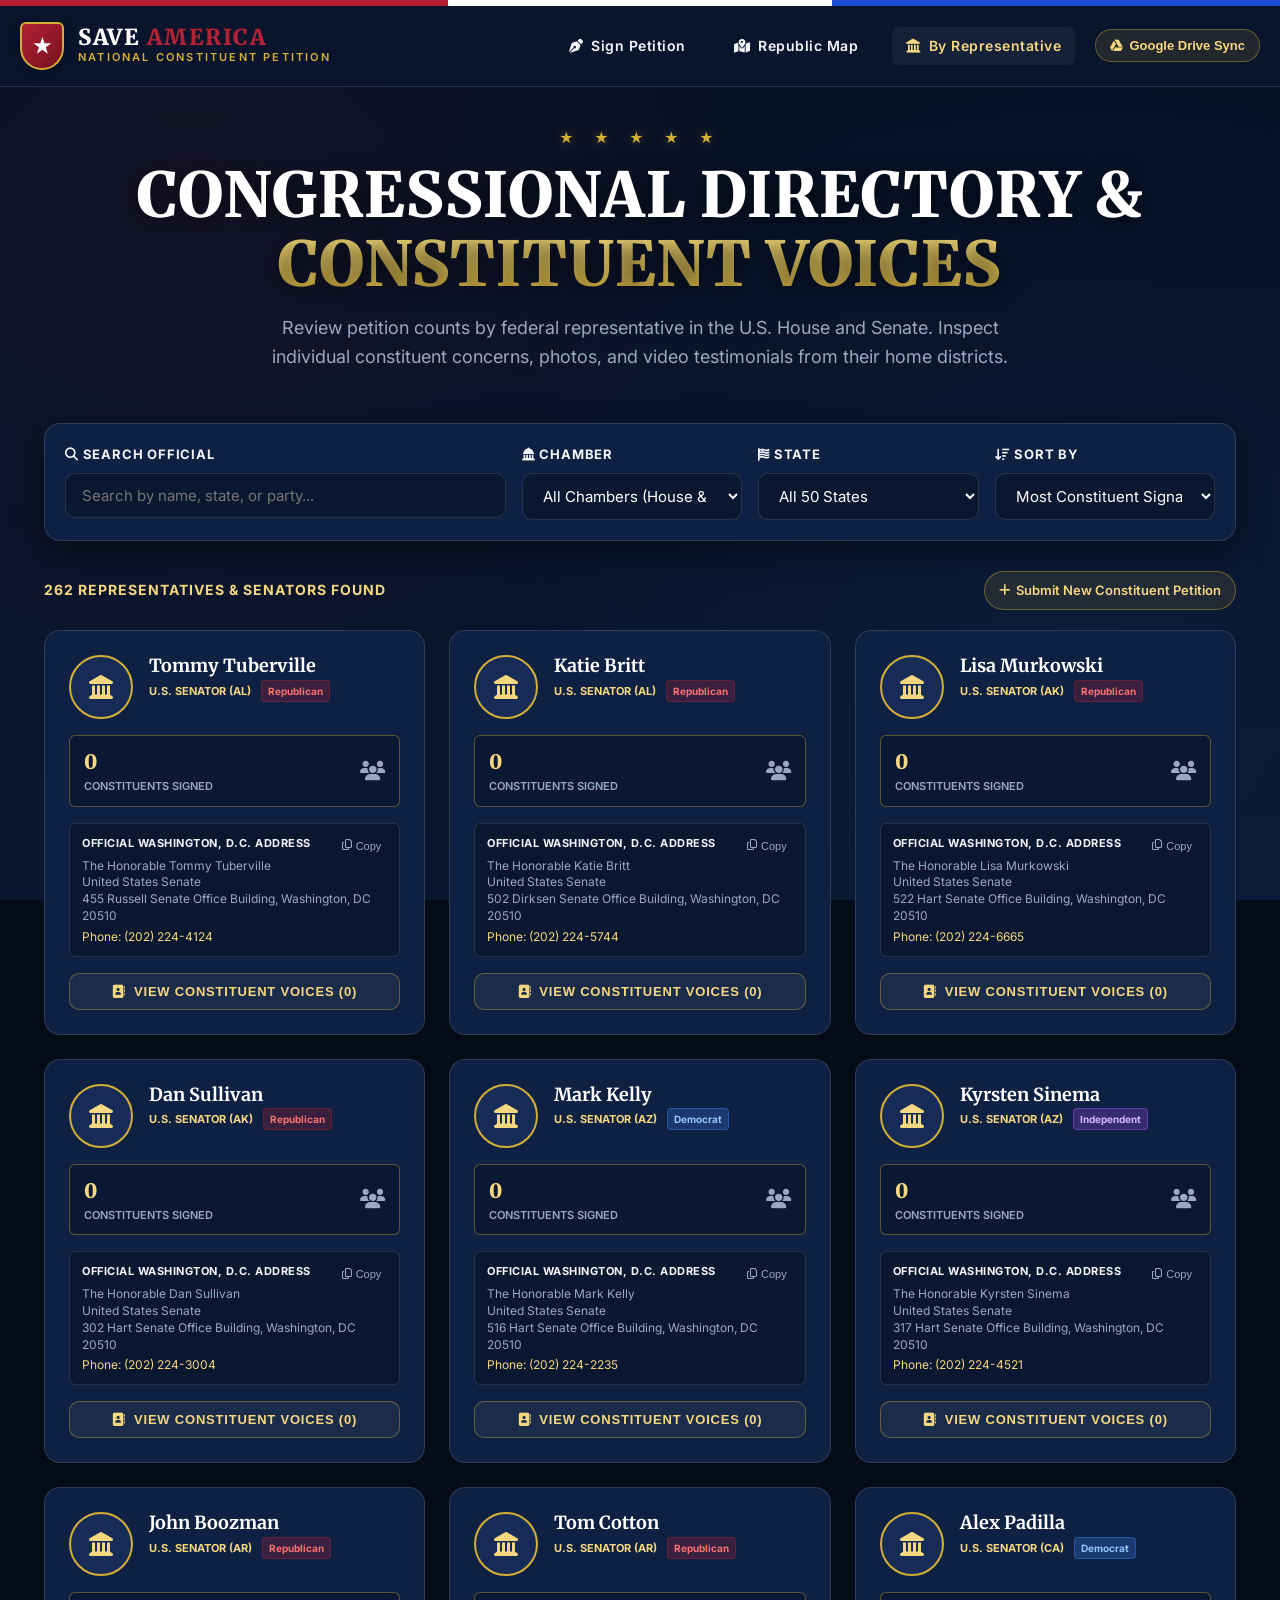
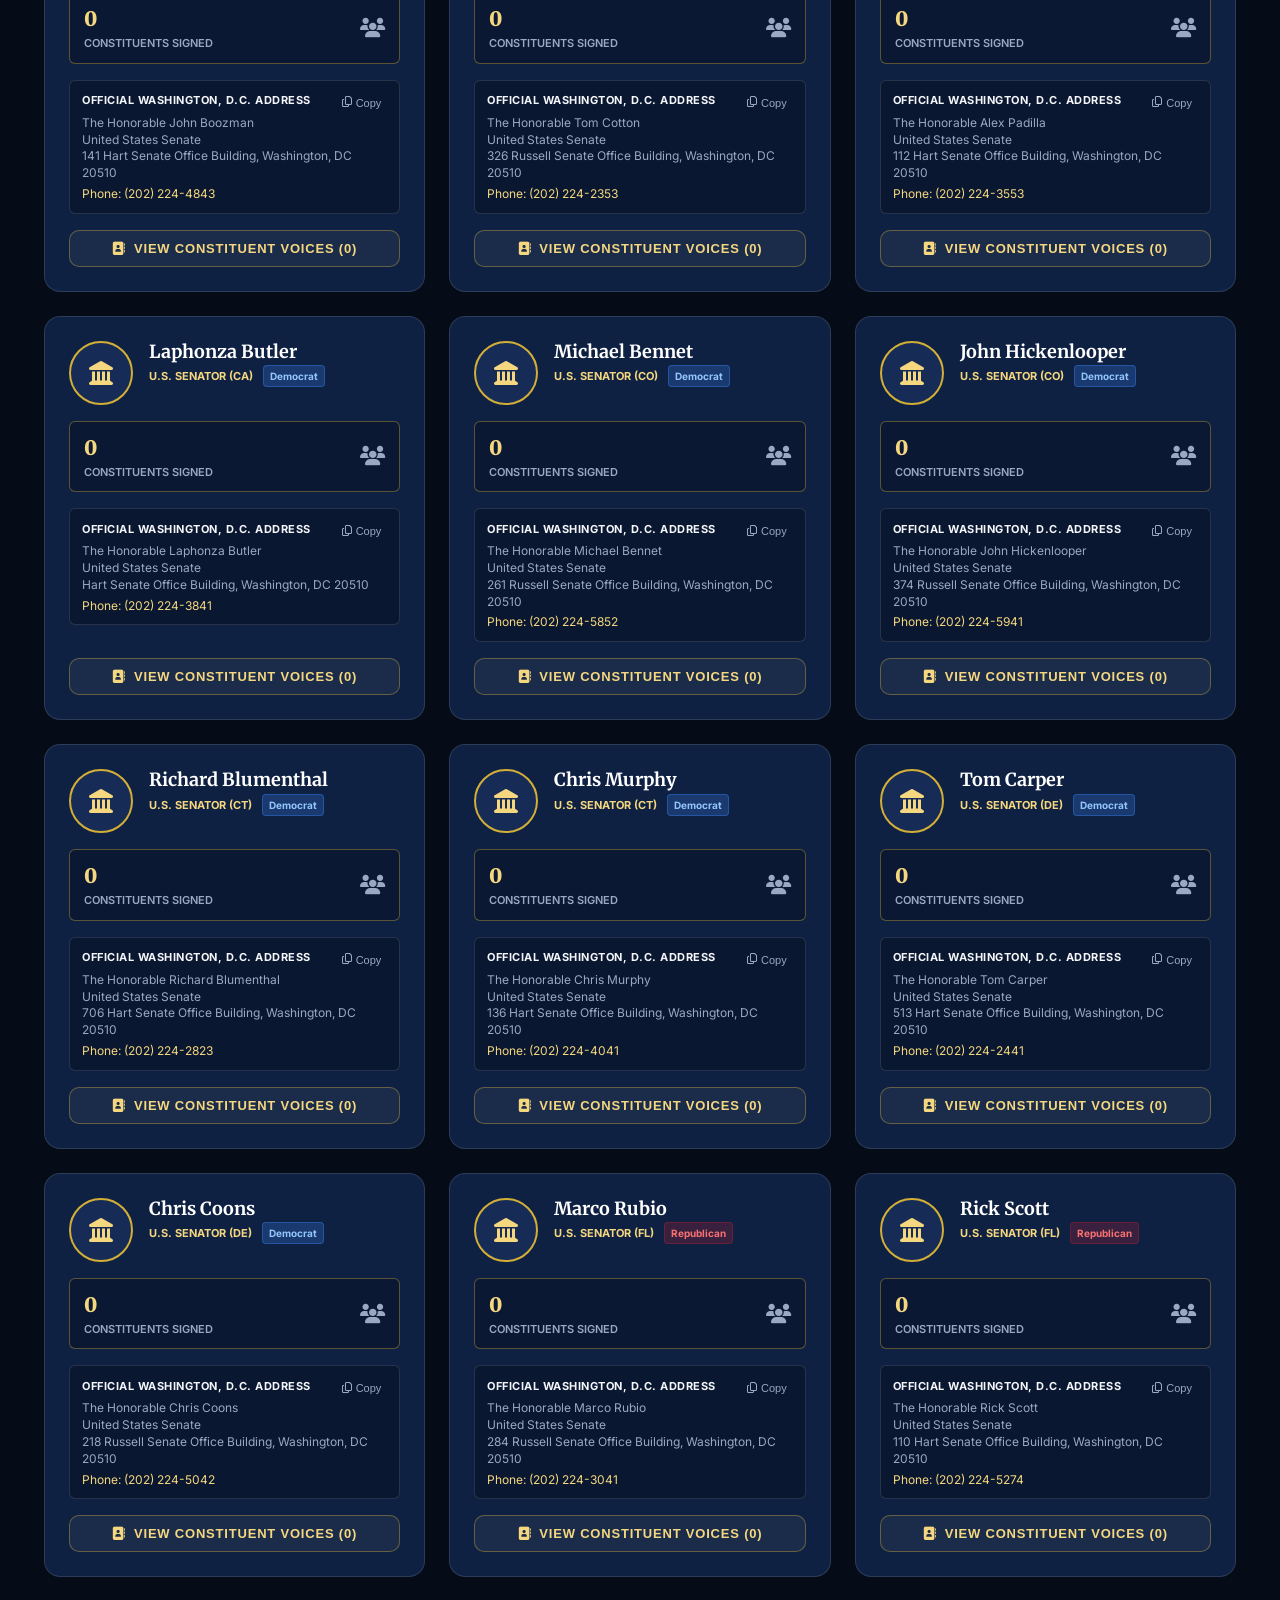
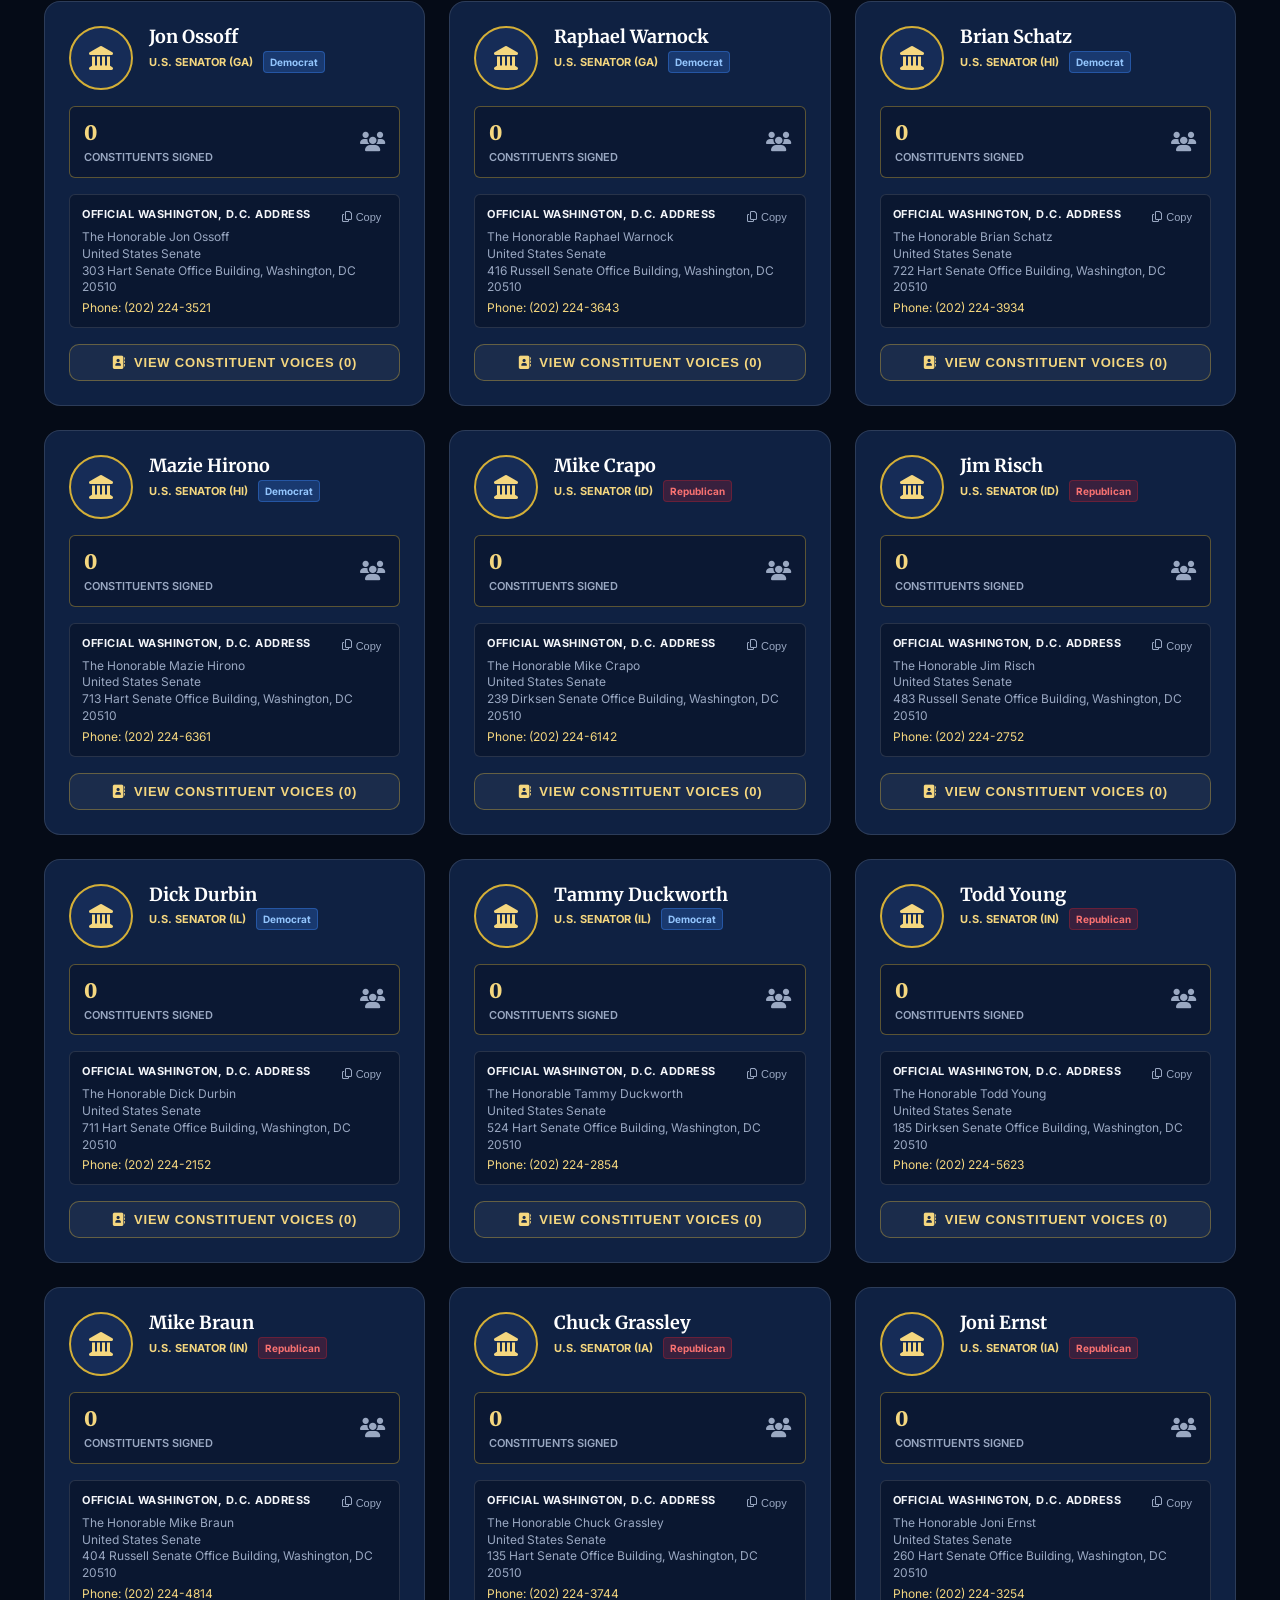
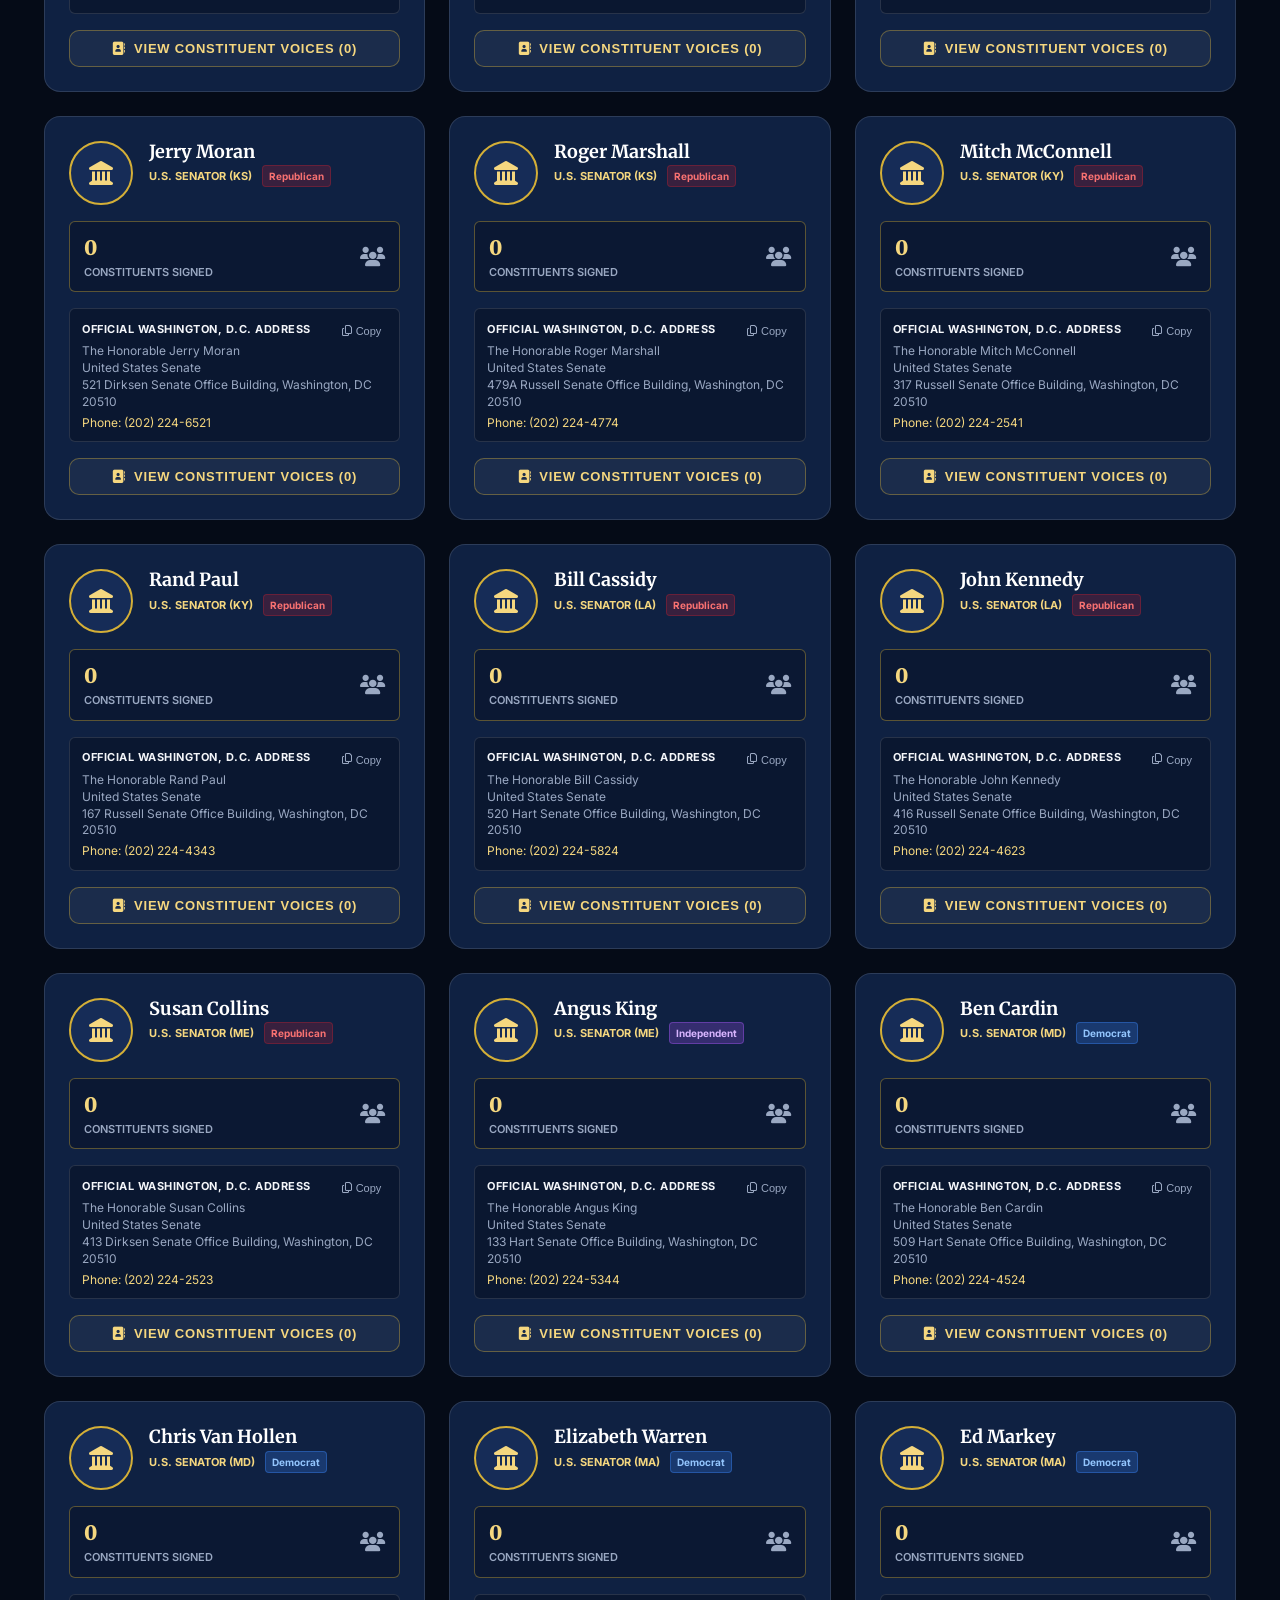
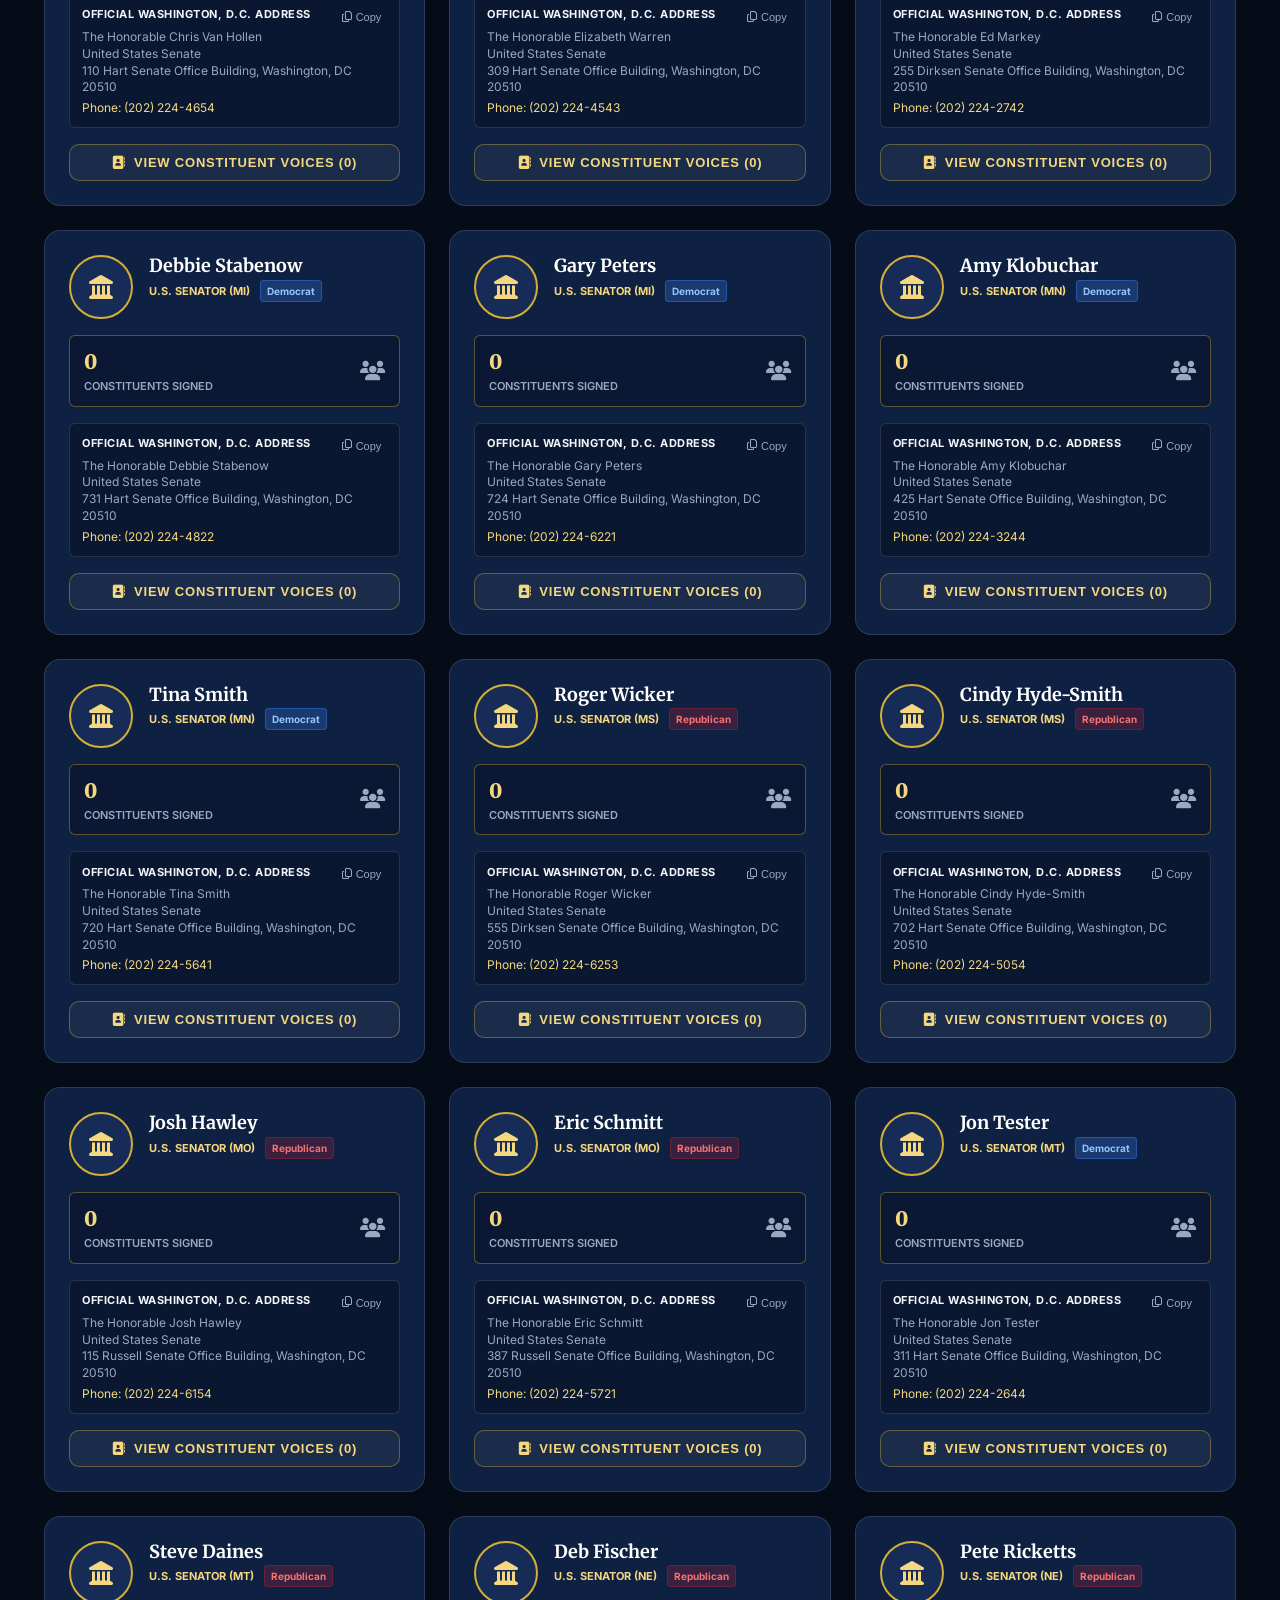
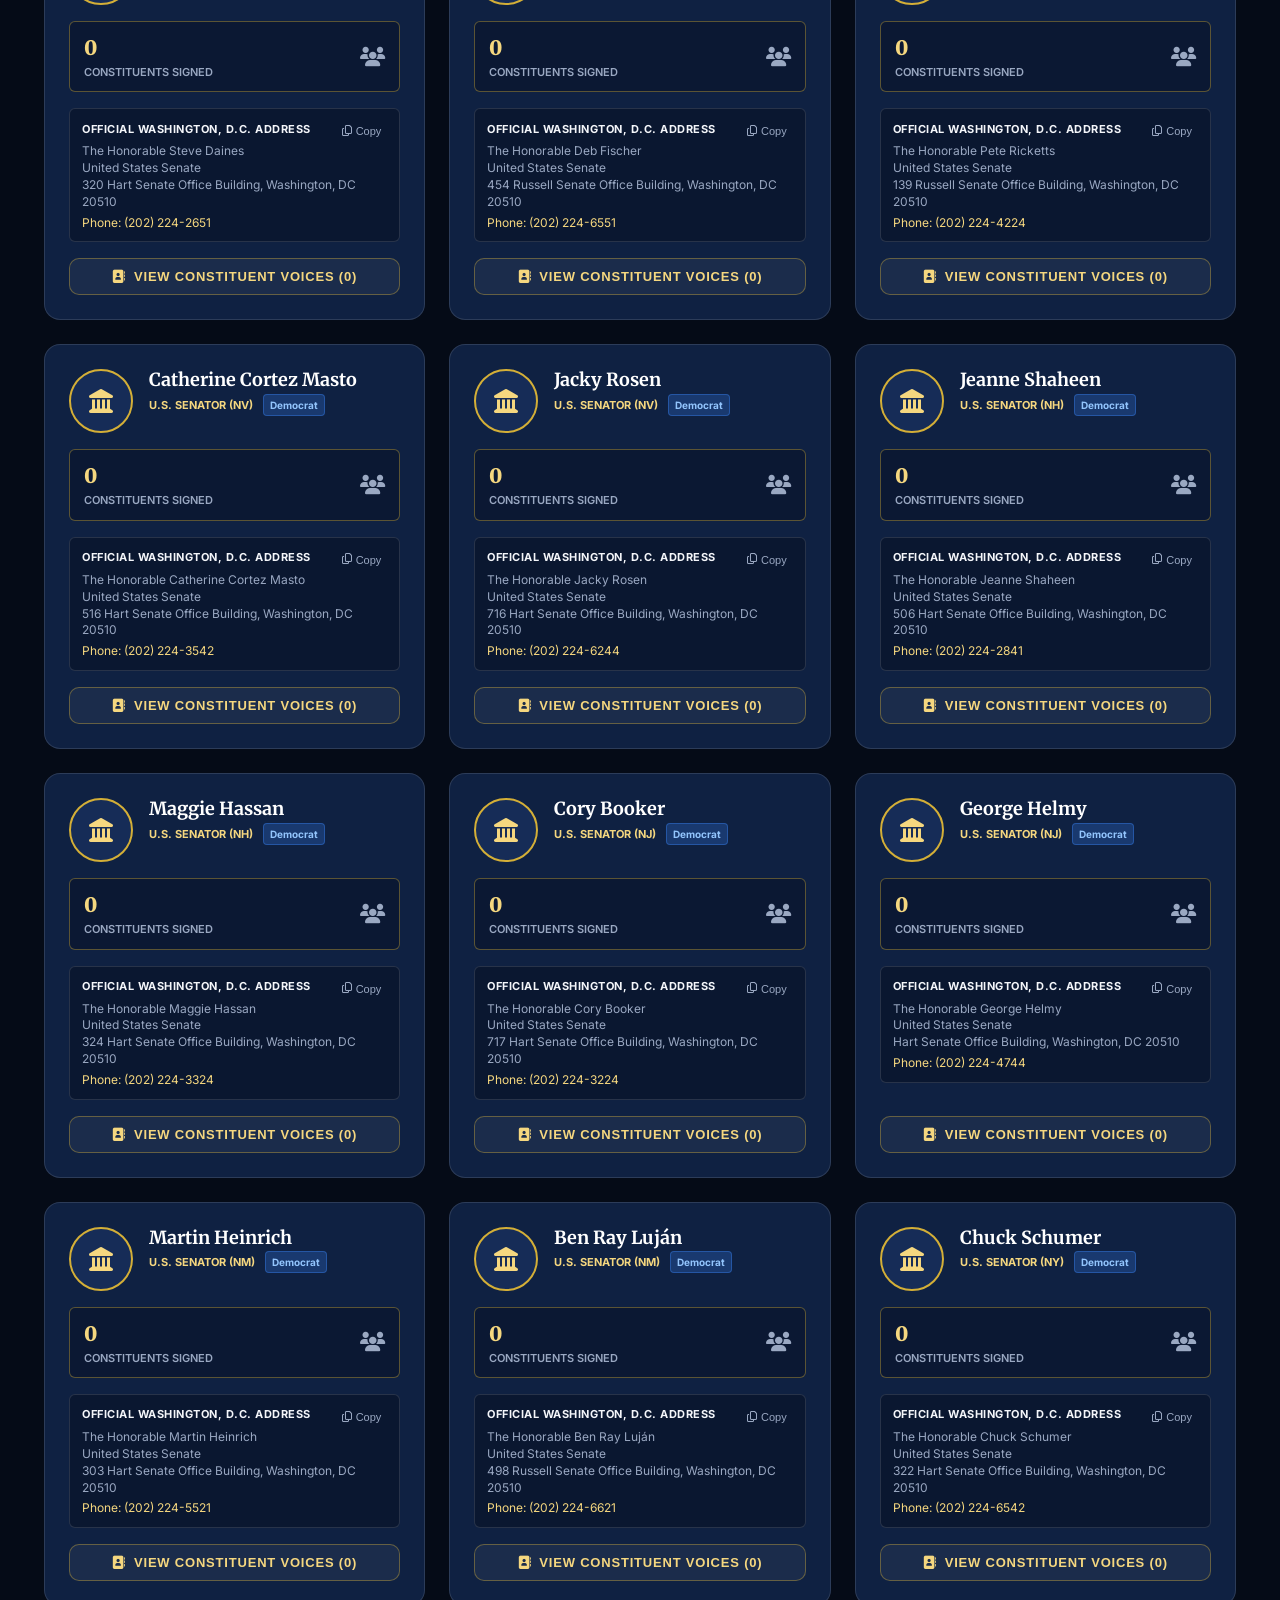
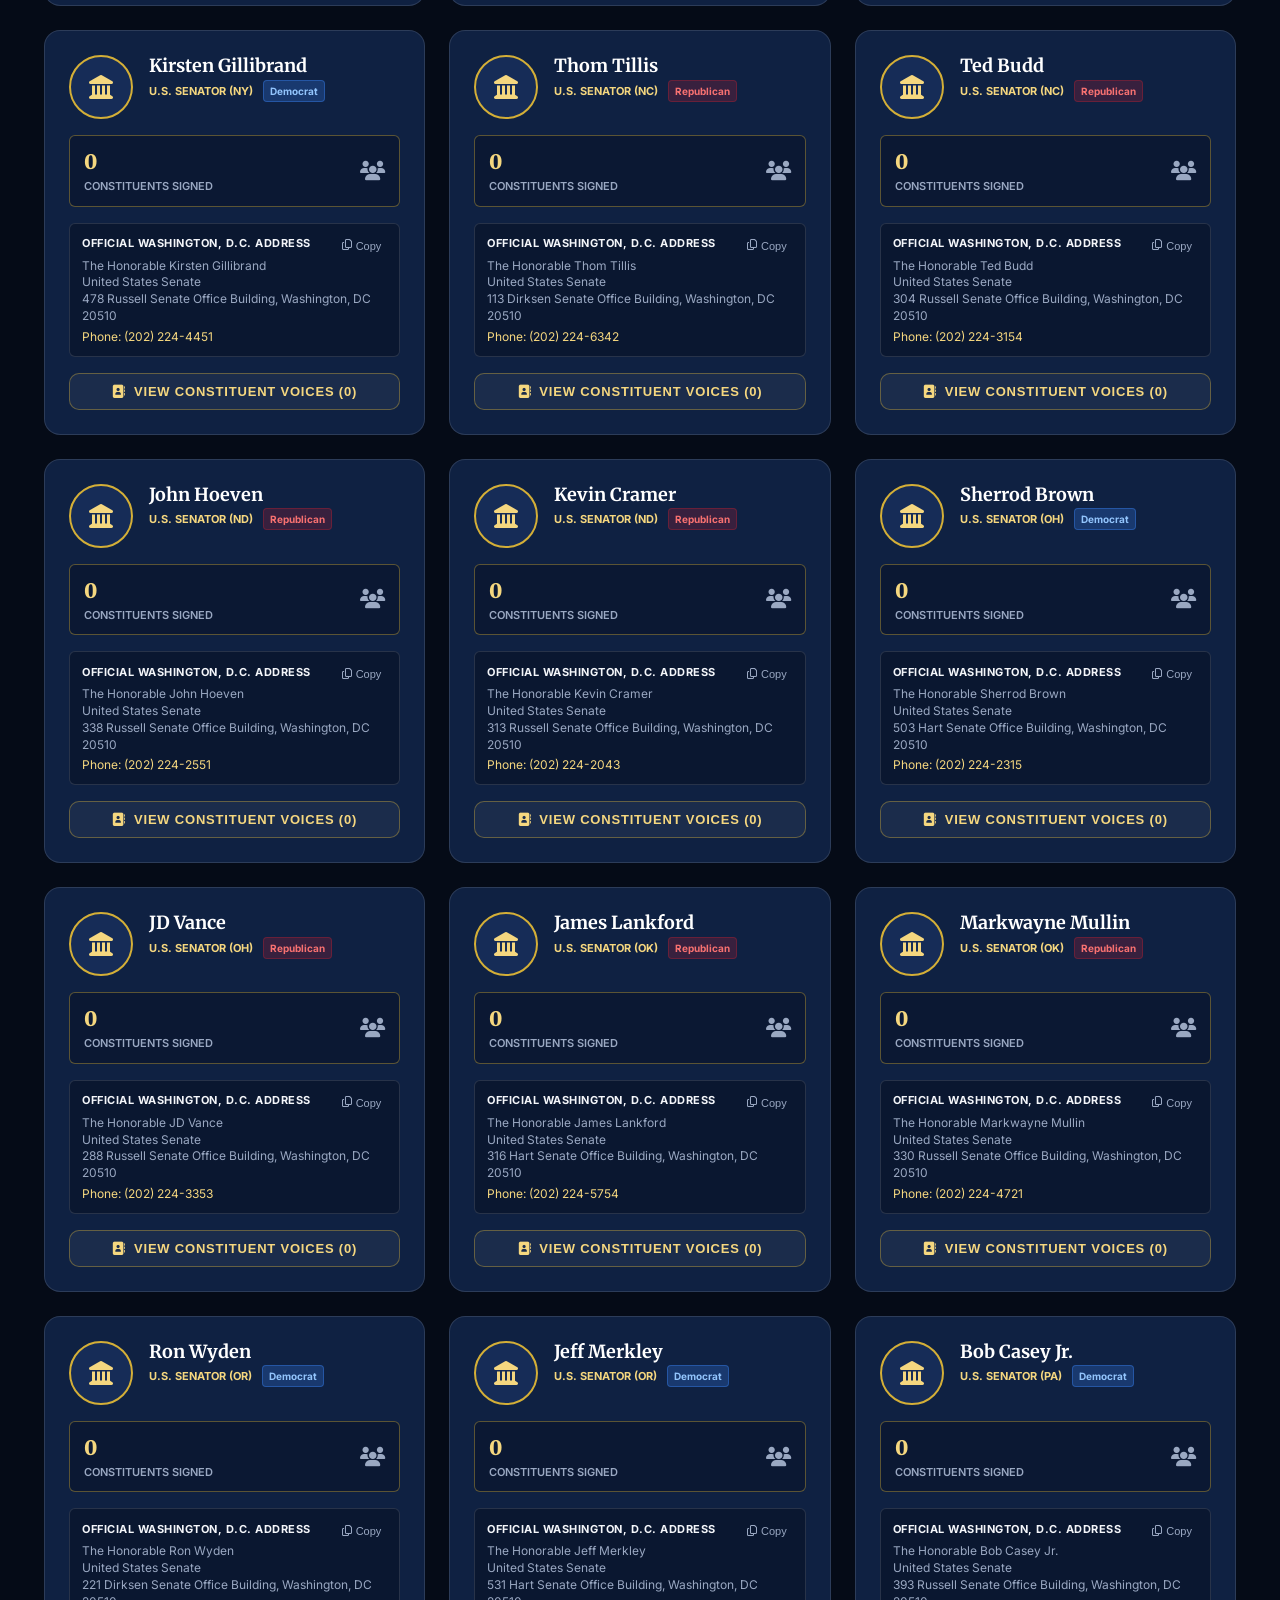
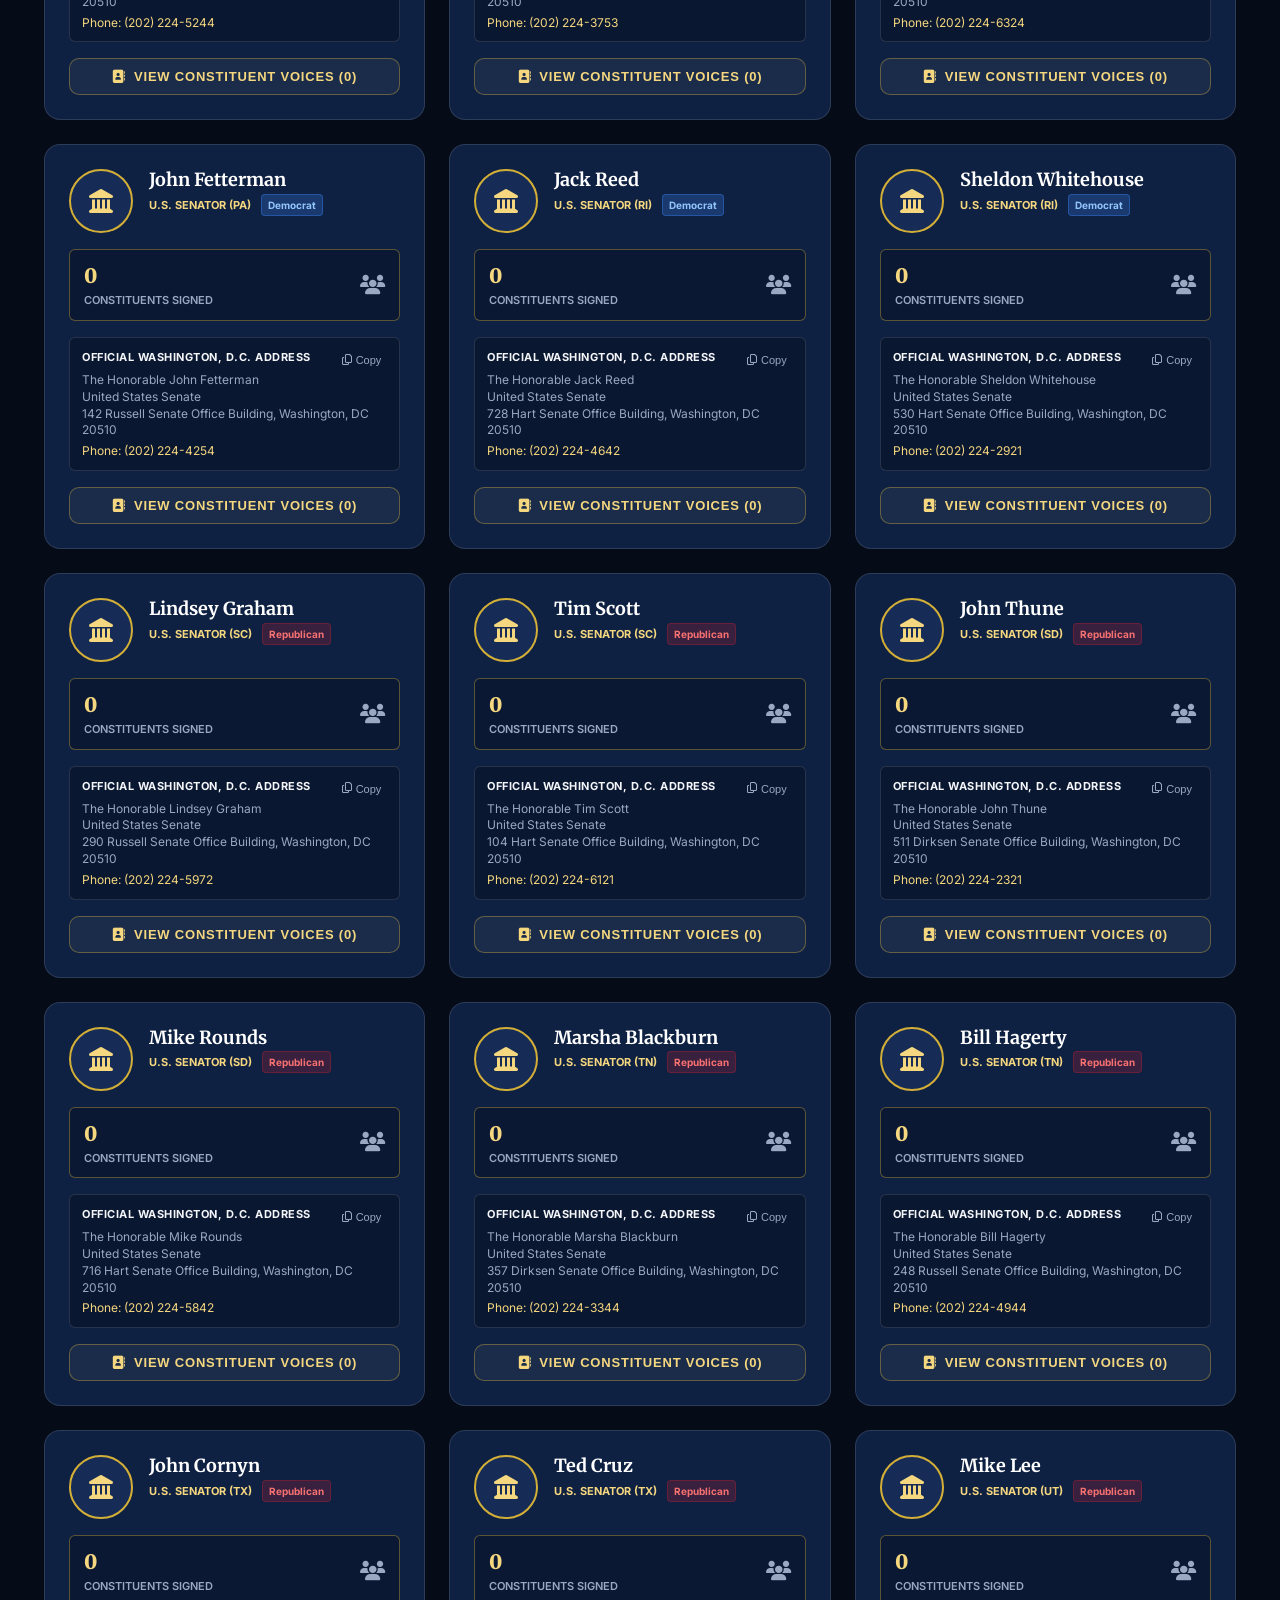
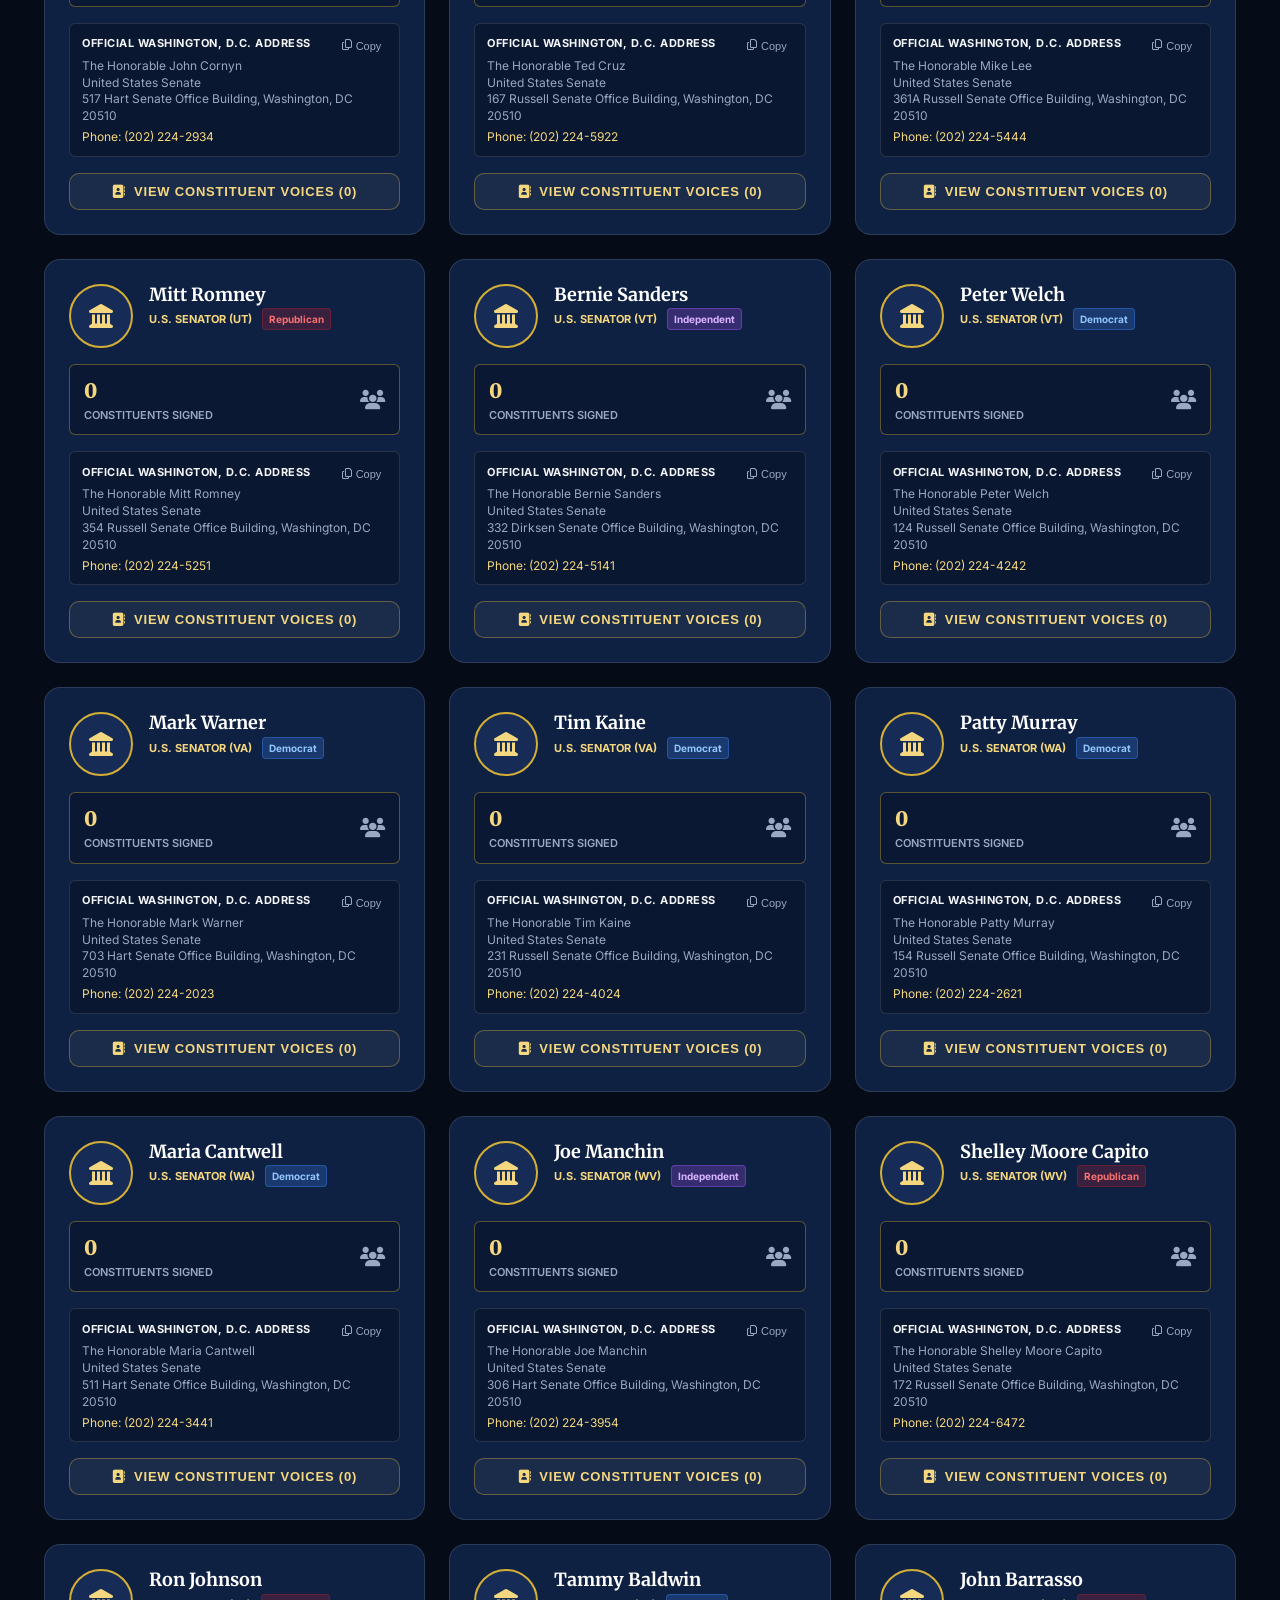
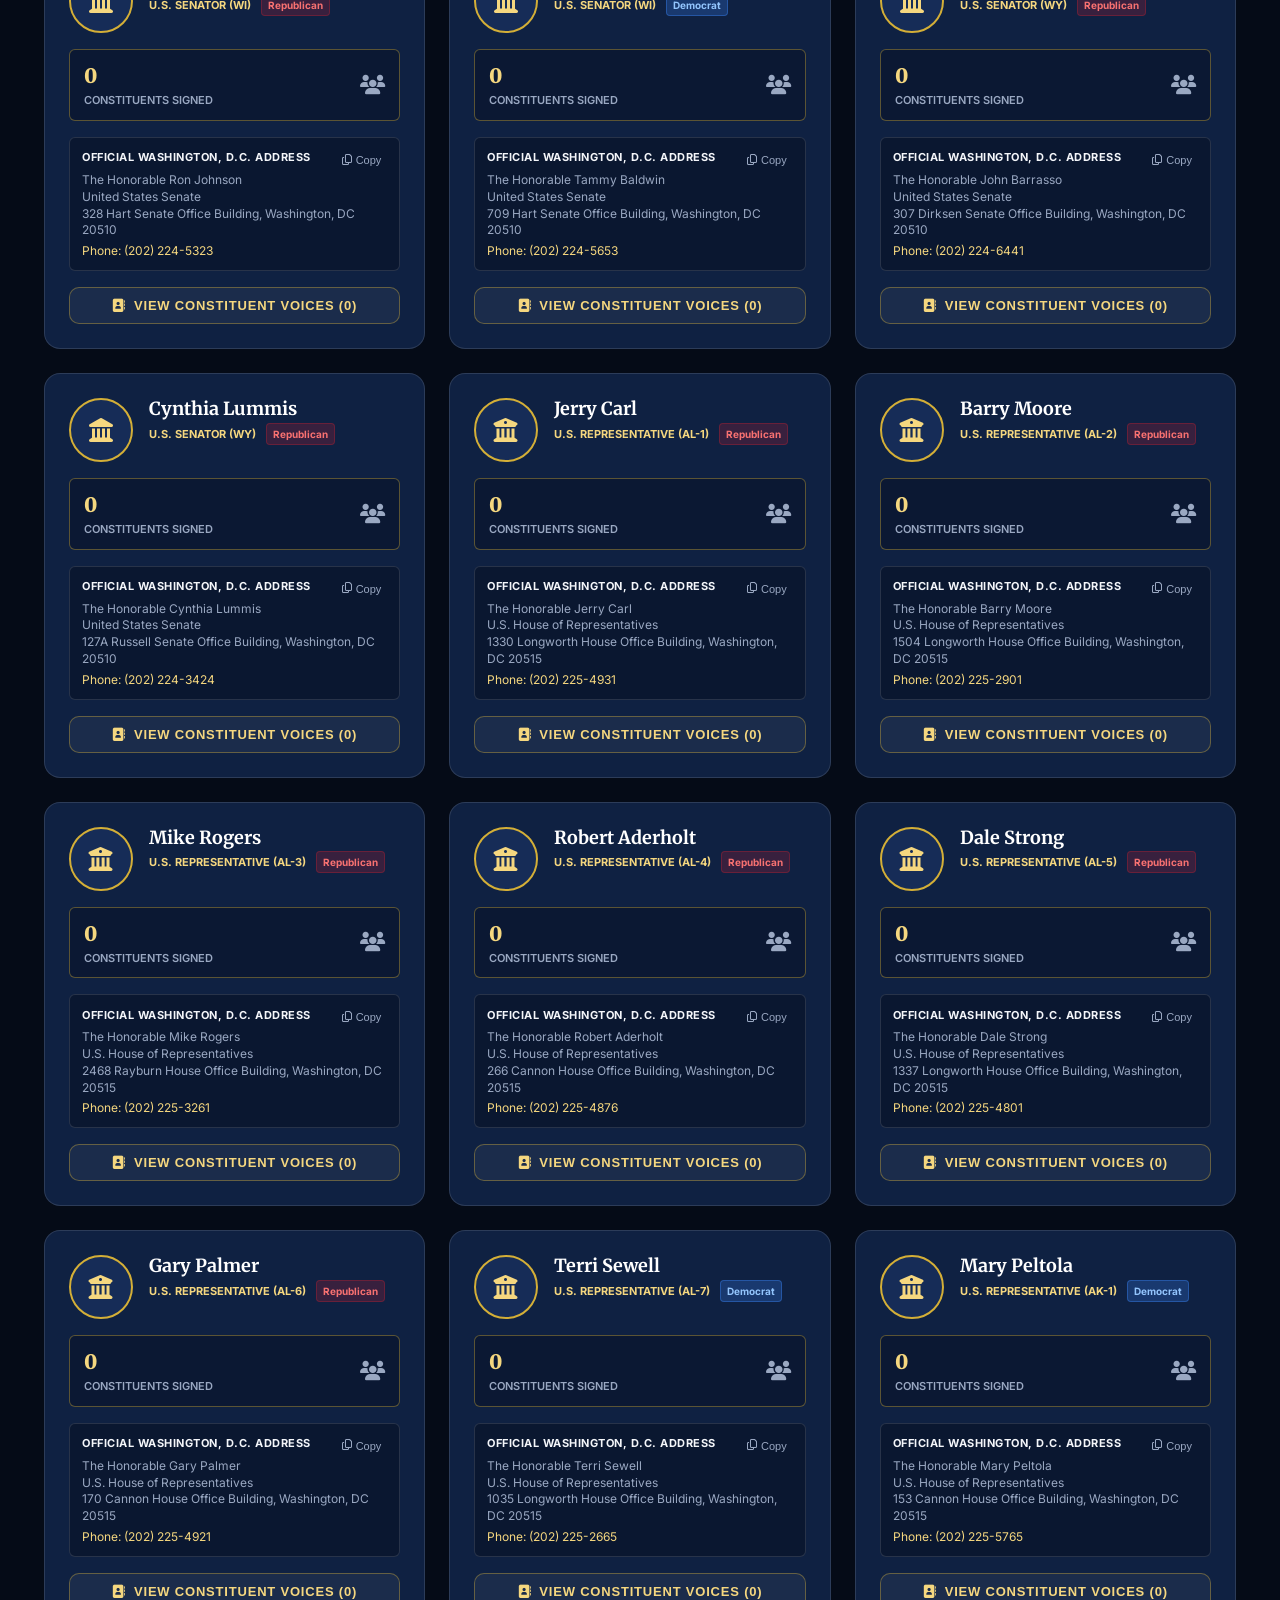
==== commit 2da3d5cb: "Add files via upload" ====
--- a/AG Project - SAVE/representatives.html
+++ b/AG Project - SAVE/representatives.html
@@ -170,6 +170,23 @@
             <i class="fa-solid fa-floppy-disk"></i> Save & Reload
           </button>
         </div>
+
+        <hr style="border: 0; border-top: 1px solid var(--border-subtle); margin: 20px 0;">
+
+        <div>
+          <h5 style="color: var(--gold-light); font-size: 14px; margin-bottom: 8px;">Sample Data & Database Reset</h5>
+          <p style="font-size: 12px; color: var(--text-muted); margin-bottom: 12px;">
+            Remove pre-loaded demonstration entries or reset the database:
+          </p>
+          <div style="display:flex; gap: 12px; flex-wrap: wrap;">
+            <button type="button" class="btn-gdrive-sync" style="color: #f87171; border-color: rgba(248,113,113,0.4);" onclick="removeSampleEntries()">
+              <i class="fa-solid fa-trash-can"></i> Remove 10 Sample Entries
+            </button>
+            <button type="button" class="btn-gdrive-sync" style="color: #ef4444; border-color: rgba(239,68,68,0.5);" onclick="clearAllEntries()">
+              <i class="fa-solid fa-broom"></i> Clear Entire Local Database
+            </button>
+          </div>
+        </div>
       </div>
     </div>
   </div>
